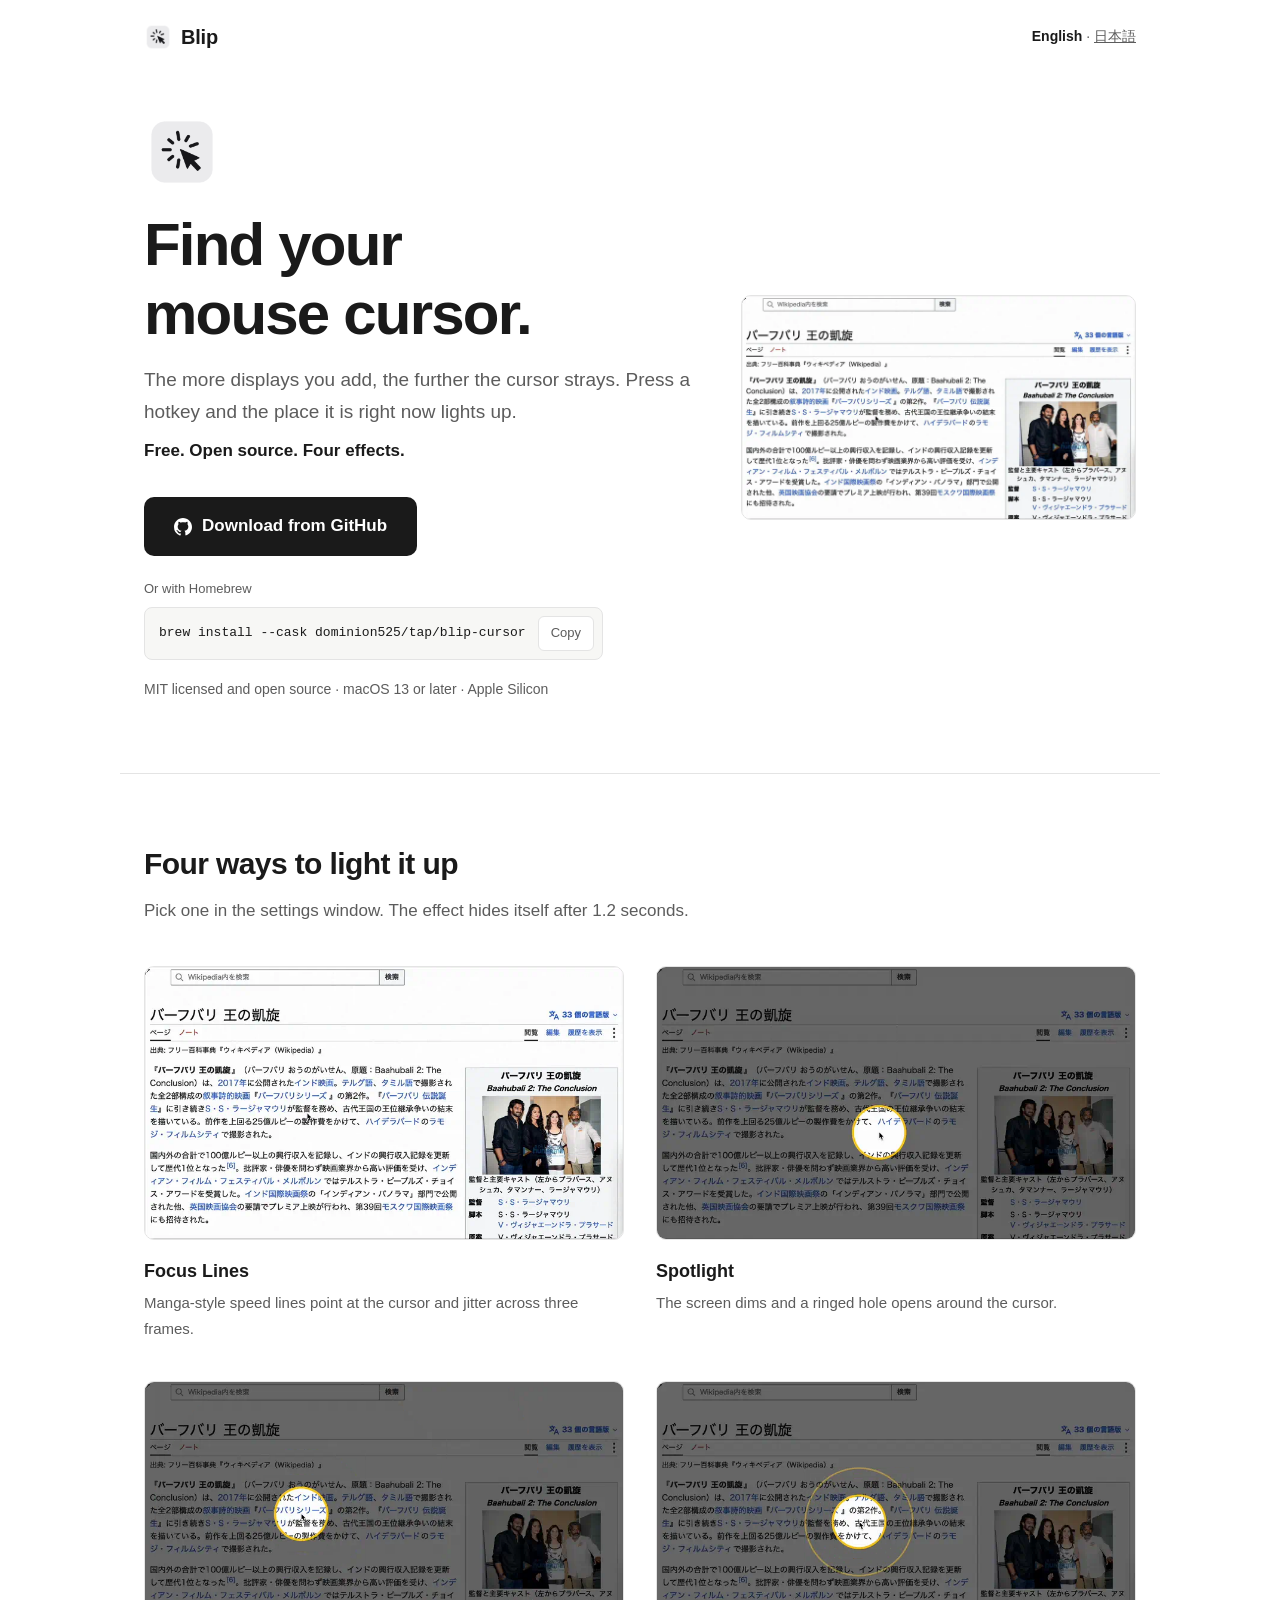
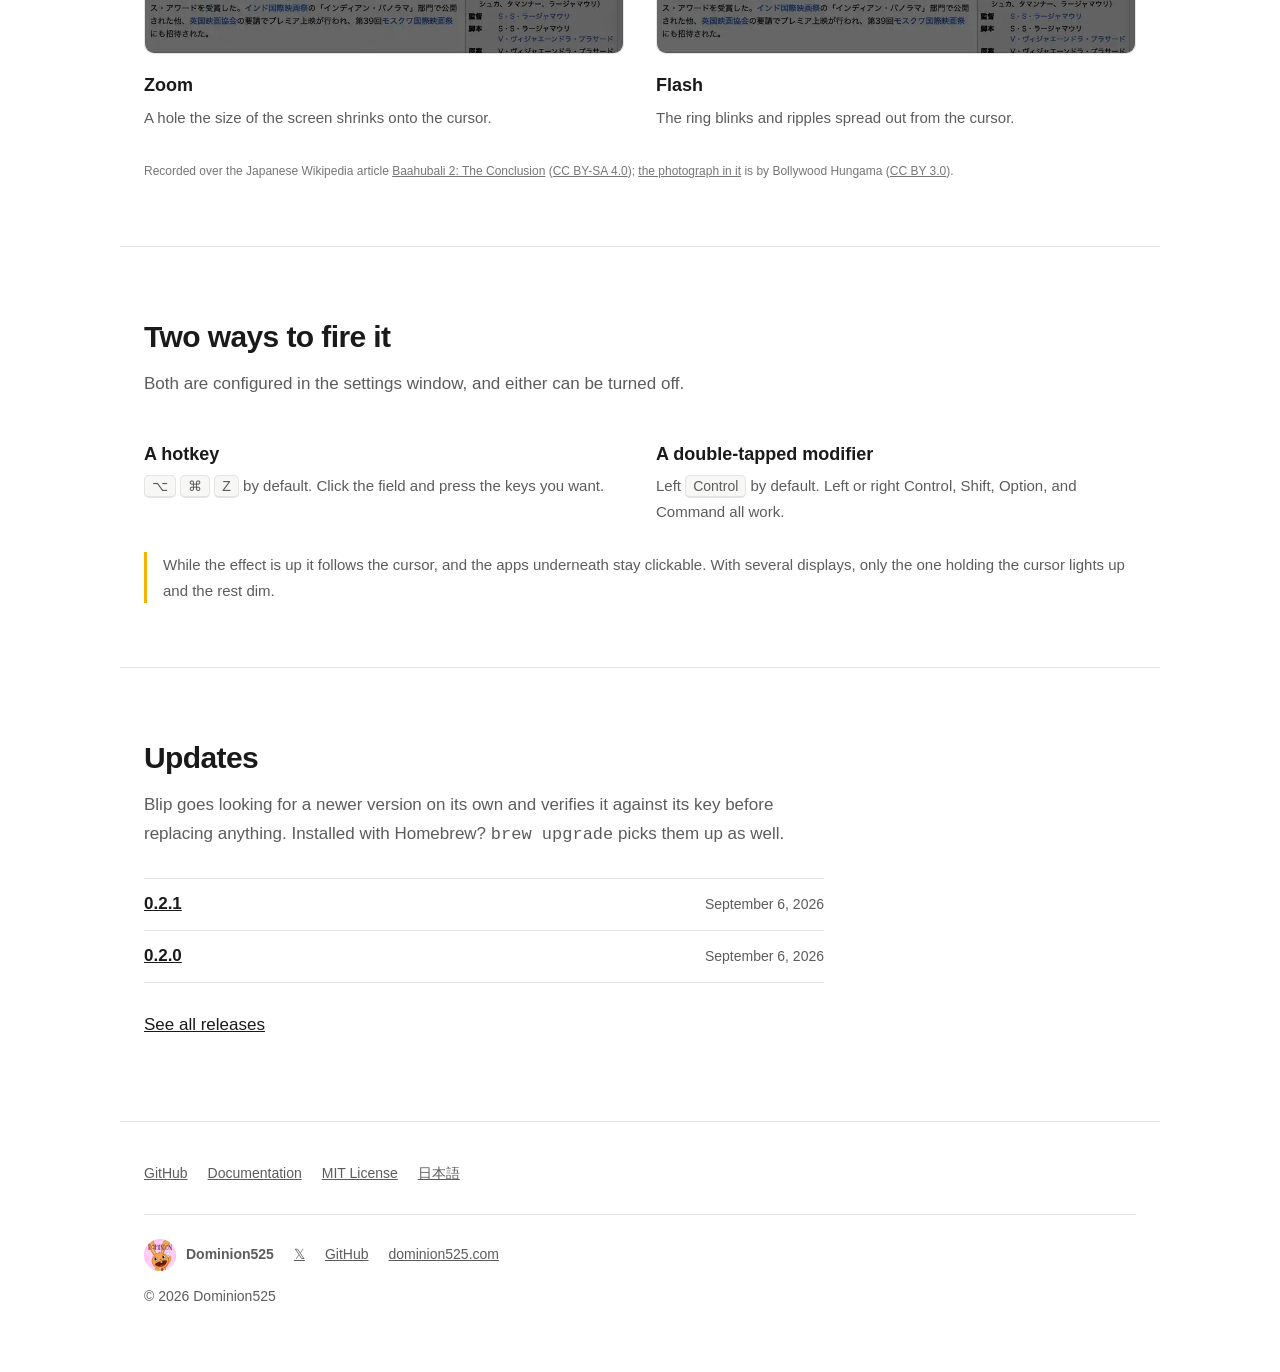
==== index.html @ 57c96139 "Say where the download button goes before it is pressed - Name GitHub in the button itself, since th" ====
<!doctype html>
<html lang="en">
  <head>
    <meta charset="utf-8" />
    <meta name="viewport" content="width=device-width, initial-scale=1" />
    <title>Blip — Find your mouse cursor</title>
    <meta
      name="description"
      content="A menu bar utility for macOS that highlights the cursor when you lose it on a multi-display setup. Free and open source."
    />
    <link rel="canonical" href="https://blip.dominion525.com/" />
    <link rel="alternate" hreflang="en" href="https://blip.dominion525.com/" />
    <link
      rel="alternate"
      hreflang="ja"
      href="https://blip.dominion525.com/ja/"
    />
    <link
      rel="alternate"
      hreflang="x-default"
      href="https://blip.dominion525.com/"
    />
    <link rel="icon" href="/assets/icon.png" />
    <link rel="stylesheet" href="/style.css" />
  </head>
  <body>
    <header class="site-header wrap">
      <a class="site-name" href="/">
        <img src="/assets/icon.png" width="512" height="512" alt="" />
        Blip
      </a>
      <nav class="lang">
        <span aria-current="page">English</span> ·
        <a href="/ja/" hreflang="ja">日本語</a>
      </nav>
    </header>

    <main>
      <div class="hero wrap">
        <div class="hero-text">
          <img
            class="hero-icon"
            src="/assets/icon.png"
            width="512"
            height="512"
            alt="The Blip icon"
          />
          <h1>Find your mouse cursor.</h1>
          <p class="lead">
            The more displays you add, the further the cursor strays. Press a
            hotkey and the place it is right now lights up.
          </p>
          <p class="stance">Free. Open source. Four effects.</p>

          <div class="install">
            <a
              class="download"
              href="https://github.com/dominion525/blip/releases/latest"
            >
              <svg viewBox="0 0 16 16" aria-hidden="true" fill="currentColor">
                <path
                  d="M6.766 11.328c-2.063-.25-3.516-1.734-3.516-3.656 0-.781.281-1.625.75-2.188-.203-.515-.172-1.609.063-2.062.625-.078 1.468.25 1.968.703.594-.187 1.219-.281 1.985-.281.765 0 1.39.094 1.953.265.484-.437 1.344-.765 1.969-.687.218.422.25 1.515.046 2.047.5.593.766 1.39.766 2.203 0 1.922-1.453 3.375-3.547 3.64.531.344.89 1.094.89 1.954v1.625c0 .468.391.734.86.547C13.781 14.359 16 11.53 16 8.03 16 3.61 12.406 0 7.984 0 3.563 0 0 3.61 0 8.031a7.88 7.88 0 0 0 5.172 7.422c.422.156.828-.125.828-.547v-1.25c-.219.094-.5.156-.75.156-1.031 0-1.64-.562-2.078-1.609-.172-.422-.36-.672-.719-.719-.187-.015-.25-.093-.25-.187 0-.188.313-.328.625-.328.453 0 .844.281 1.25.86.313.452.64.655 1.031.655s.641-.14 1-.5c.266-.265.47-.5.657-.656"
                />
              </svg>
              Download from GitHub
            </a>
            <div class="brew">
              <span class="brew-label">Or with Homebrew</span>
              <div class="cmd">
                <code id="brew-command"
                  >brew install --cask dominion525/tap/blip-cursor</code
                >
                <button
                  class="copy"
                  type="button"
                  data-copy="#brew-command"
                  data-copied="Copied"
                >
                  Copy
                </button>
              </div>
            </div>
          </div>

          <p class="meta">
            MIT licensed and open source · macOS 13 or later · Apple Silicon
          </p>
        </div>

        <img
          class="shot"
          src="/assets/blip-focus-lines.webp"
          width="800"
          height="454"
          alt="Speed lines converge on the mouse cursor over a web page"
        />
      </div>

      <section class="wrap">
        <h2>Four ways to light it up</h2>
        <p class="sub">
          Pick one in the settings window. The effect hides itself after 1.2
          seconds.
        </p>

        <ul class="effects">
          <li>
            <img
              class="shot"
              src="/assets/blip-focus-lines.webp"
              width="800"
              height="454"
              loading="lazy"
              alt="Speed lines converge on the cursor"
            />
            <h3>Focus Lines</h3>
            <p>
              Manga-style speed lines point at the cursor and jitter across
              three frames.
            </p>
          </li>
          <li>
            <img
              class="shot"
              src="/assets/blip-spotlight.webp"
              width="800"
              height="454"
              loading="lazy"
              alt="The screen dims and a ringed hole opens around the cursor"
            />
            <h3>Spotlight</h3>
            <p>The screen dims and a ringed hole opens around the cursor.</p>
          </li>
          <li>
            <img
              class="shot"
              src="/assets/blip-zoom.webp"
              width="800"
              height="454"
              loading="lazy"
              alt="A hole the size of the screen shrinks onto the cursor"
            />
            <h3>Zoom</h3>
            <p>A hole the size of the screen shrinks onto the cursor.</p>
          </li>
          <li>
            <img
              class="shot"
              src="/assets/blip-flash.webp"
              width="800"
              height="454"
              loading="lazy"
              alt="A ring blinks and ripples spread out from the cursor"
            />
            <h3>Flash</h3>
            <p>The ring blinks and ripples spread out from the cursor.</p>
          </li>
        </ul>

        <p class="credit">
          Recorded over the Japanese Wikipedia article
          <a href="https://ja.wikipedia.org/wiki/バーフバリ_王の凱旋"
            >Baahubali 2: The Conclusion</a
          >
          (<a href="https://creativecommons.org/licenses/by-sa/4.0/"
            >CC BY-SA 4.0</a
          >);
          <a
            href="https://commons.wikimedia.org/wiki/File:First_look_launch_of_Baahubali_2.jpg"
            >the photograph in it</a
          >
          is by Bollywood Hungama (<a
            href="https://creativecommons.org/licenses/by/3.0/"
            >CC BY 3.0</a
          >).
        </p>
      </section>

      <section class="wrap">
        <h2>Two ways to fire it</h2>
        <p class="sub">
          Both are configured in the settings window, and either can be turned
          off.
        </p>

        <ul class="triggers">
          <li>
            <h3>A hotkey</h3>
            <p>
              <kbd>⌥</kbd> <kbd>⌘</kbd> <kbd>Z</kbd> by default. Click the field
              and press the keys you want.
            </p>
          </li>
          <li>
            <h3>A double-tapped modifier</h3>
            <p>
              Left <kbd>Control</kbd> by default. Left or right Control, Shift,
              Option, and Command all work.
            </p>
          </li>
        </ul>

        <p class="note">
          While the effect is up it follows the cursor, and the apps underneath
          stay clickable. With several displays, only the one holding the cursor
          lights up and the rest dim.
        </p>
      </section>

      <section class="wrap updates">
        <h2>Updates</h2>
        <p>
          Blip goes looking for a newer version on its own and verifies it
          against its key before replacing anything. Installed with Homebrew?
          <code>brew upgrade</code> picks them up as well.
        </p>

        <ol class="releases" data-releases="5" hidden></ol>

        <p>
          <a href="https://github.com/dominion525/blip/releases"
            >See all releases</a
          >
        </p>
      </section>
    </main>

    <footer class="site-footer wrap">
      <ul class="footer-links">
        <li><a href="https://github.com/dominion525/blip">GitHub</a></li>
        <li>
          <a href="https://github.com/dominion525/blip/blob/main/README.md"
            >Documentation</a
          >
        </li>
        <li>
          <a href="https://github.com/dominion525/blip/blob/main/LICENSE"
            >MIT License</a
          >
        </li>
        <li><a href="/ja/" hreflang="ja">日本語</a></li>
      </ul>

      <div class="author">
        <a class="author-name" href="https://dominion525.com/">
          <img src="/assets/avatar.png" width="96" height="96" alt="" />
          Dominion525
        </a>
        <ul class="author-links">
          <li>
            <a href="https://x.com/dominion525" aria-label="X">𝕏</a>
          </li>
          <li><a href="https://github.com/dominion525">GitHub</a></li>
          <li><a href="https://dominion525.com/">dominion525.com</a></li>
        </ul>
      </div>

      <p class="copyright">© 2026 Dominion525</p>
    </footer>

    <script src="/site.js" defer></script>

    <script
      data-goatcounter="https://blip.goatcounter.com/count"
      async
      src="//gc.zgo.at/count.js"
    ></script>
  </body>
</html>
---- style.css ----
:root {
  color-scheme: light dark;
  --ink: #1a1a1a;
  --ink-strong: #000000;
  --ink-soft: #5c5c5c;
  --ink-faint: #767676;
  --line: #e4e4e4;
  --bg: #ffffff;
  --bg-soft: #f7f7f5;
  --accent: #f5b301;
  --radius: 10px;
  --page: 1040px;
}

/* The release notes Sparkle shows already carry these colors, so the two pages match. */
@media (prefers-color-scheme: dark) {
  :root {
    --ink: #f5f5f7;
    --ink-strong: #ffffff;
    --ink-soft: #a1a1a6;
    --ink-faint: #8e8e93;
    --line: #38383a;
    --bg: #1d1d1f;
    --bg-soft: #2c2c2e;
  }
}

* { box-sizing: border-box; }

body {
  margin: 0;
  background: var(--bg);
  color: var(--ink);
  font-family: -apple-system, BlinkMacSystemFont, "Segoe UI", "Hiragino Sans",
    "Noto Sans JP", sans-serif;
  font-size: 17px;
  line-height: 1.7;
  -webkit-font-smoothing: antialiased;
}

a { color: var(--ink); }

.wrap {
  max-width: var(--page);
  margin: 0 auto;
  padding-left: 24px;
  padding-right: 24px;
}

/* header */

.site-header {
  display: flex;
  align-items: center;
  justify-content: space-between;
  /* Not the padding shorthand: .wrap sets the sides, and this would reset them to zero. */
  padding-block: 20px;
}

.site-name {
  display: flex;
  align-items: center;
  gap: 9px;
  font-size: 20px;
  font-weight: 700;
  letter-spacing: -0.01em;
  text-decoration: none;
}

.site-name img {
  width: 28px;
  height: 28px;
}

.hero-icon {
  display: block;
  width: 76px;
  height: 76px;
  margin-bottom: 20px;
}

.lang {
  font-size: 14px;
  color: var(--ink-soft);
}

.lang a { color: var(--ink-soft); }

.lang [aria-current] {
  color: var(--ink);
  font-weight: 600;
  text-decoration: none;
}

/* hero */

.hero {
  display: grid;
  grid-template-columns: minmax(0, 1.25fr) minmax(0, 0.9fr);
  align-items: center;
  gap: 48px;
  padding-top: 40px;
  padding-bottom: 72px;
}

.hero h1 {
  margin: 0 0 16px;
  font-size: clamp(38px, 6vw, 60px);
  line-height: 1.15;
  letter-spacing: -0.03em;
  text-wrap: balance;
}

:lang(ja) .hero h1 {
  font-size: clamp(28px, 3.6vw, 40px);
  line-height: 1.35;
  letter-spacing: -0.02em;
}

.hero .lead {
  margin: 0 0 8px;
  max-width: 34em;
  font-size: 19px;
  color: var(--ink-soft);
}

.hero .stance {
  margin: 0 0 32px;
  font-weight: 600;
}

.shot {
  display: block;
  width: 100%;
  max-width: 800px;
  height: auto;
  border: 1px solid var(--line);
  border-radius: var(--radius);
}

.hero .shot { max-width: 100%; }

/* install */

.download {
  display: inline-flex;
  align-items: center;
  gap: 10px;
  padding: 15px 30px;
  font-size: 17px;
  font-weight: 600;
  color: var(--bg);
  background: var(--ink);
  border-radius: var(--radius);
  text-decoration: none;
}

.download svg {
  flex: none;
  width: 18px;
  height: 18px;
}

.download:hover { background: var(--ink-strong); }

.brew { margin-top: 22px; }

.brew-label {
  display: block;
  margin-bottom: 7px;
  font-size: 13px;
  color: var(--ink-soft);
}

.cmd {
  display: inline-flex;
  align-items: center;
  gap: 12px;
  max-width: 100%;
  padding: 8px 8px 8px 14px;
  background: var(--bg-soft);
  border: 1px solid var(--line);
  border-radius: 8px;
}

.cmd code {
  min-width: 0;
  font-family: ui-monospace, SFMono-Regular, Menlo, monospace;
  font-size: 13px;
  white-space: nowrap;
  overflow-x: auto;
}

.copy {
  flex: none;
  padding: 5px 12px;
  font: inherit;
  font-size: 13px;
  color: var(--ink-soft);
  background: var(--bg);
  border: 1px solid var(--line);
  border-radius: 6px;
  cursor: pointer;
}

.copy:hover { color: var(--ink); }

.meta {
  margin: 18px 0 0;
  font-size: 14px;
  color: var(--ink-soft);
}

/* sections */

section { padding: 64px 0; border-top: 1px solid var(--line); }

section h2 {
  margin: 0 0 8px;
  font-size: 30px;
  letter-spacing: -0.02em;
}

section .sub {
  margin: 0 0 40px;
  color: var(--ink-soft);
}

/* effects */

.effects {
  display: grid;
  grid-template-columns: repeat(2, 1fr);
  gap: 40px 32px;
  list-style: none;
  margin: 0;
  padding: 0;
}

.effects h3 {
  margin: 16px 0 4px;
  font-size: 18px;
}

.effects p {
  margin: 0;
  color: var(--ink-soft);
  font-size: 15px;
}

.credit {
  margin: 32px 0 0;
  font-size: 12px;
  line-height: 1.6;
  color: var(--ink-faint);
  /* Japanese wraps anywhere by default, which breaks words apart. */
  word-break: auto-phrase;
}

.credit a { color: var(--ink-faint); }

/* triggers */

.triggers {
  display: grid;
  grid-template-columns: repeat(2, 1fr);
  gap: 32px;
  list-style: none;
  margin: 0 0 28px;
  padding: 0;
}

.triggers h3 {
  margin: 0 0 4px;
  font-size: 18px;
}

.triggers p { margin: 0; color: var(--ink-soft); font-size: 15px; }

kbd {
  padding: 2px 7px;
  font-family: inherit;
  font-size: 14px;
  background: var(--bg-soft);
  border: 1px solid var(--line);
  border-bottom-width: 2px;
  border-radius: 5px;
}

.note {
  margin: 0;
  padding-left: 16px;
  border-left: 3px solid var(--accent);
  color: var(--ink-soft);
  font-size: 15px;
}

/* updates */

.updates p { max-width: 40em; color: var(--ink-soft); }
.updates p:first-of-type { margin-top: 0; }

.releases {
  margin: 28px 0;
  padding: 0;
  max-width: 40em;
  list-style: none;
  border-top: 1px solid var(--line);
}

.releases li {
  display: flex;
  align-items: baseline;
  justify-content: space-between;
  gap: 16px;
  padding: 11px 0;
  border-bottom: 1px solid var(--line);
}

.release-version { font-weight: 600; }

.releases time {
  flex: none;
  font-size: 14px;
  color: var(--ink-soft);
}

/* footer */

.site-footer {
  padding-block: 40px 64px;
  border-top: 1px solid var(--line);
  font-size: 14px;
  color: var(--ink-soft);
}

.site-footer a { color: var(--ink-soft); }

.site-footer ul {
  display: flex;
  flex-wrap: wrap;
  align-items: center;
  gap: 20px;
  list-style: none;
  margin: 0;
  padding: 0;
}

.author {
  display: flex;
  flex-wrap: wrap;
  align-items: center;
  gap: 12px 20px;
  margin-top: 28px;
  padding-top: 24px;
  border-top: 1px solid var(--line);
}

.author-name {
  display: flex;
  align-items: center;
  gap: 10px;
  font-weight: 600;
  color: var(--ink);
  text-decoration: none;
}

.author-name img {
  width: 32px;
  height: 32px;
  border-radius: 50%;
}

.author-links { font-size: 14px; }

.copyright { margin: 14px 0 0; }

@media (max-width: 720px) {
  body { font-size: 16px; }
  .hero {
    grid-template-columns: minmax(0, 1fr);
    gap: 32px;
    padding-top: 24px;
    padding-bottom: 56px;
  }
  section { padding: 48px 0; }
  .effects, .triggers { grid-template-columns: minmax(0, 1fr); }
  .cmd code { font-size: 13px; }
}
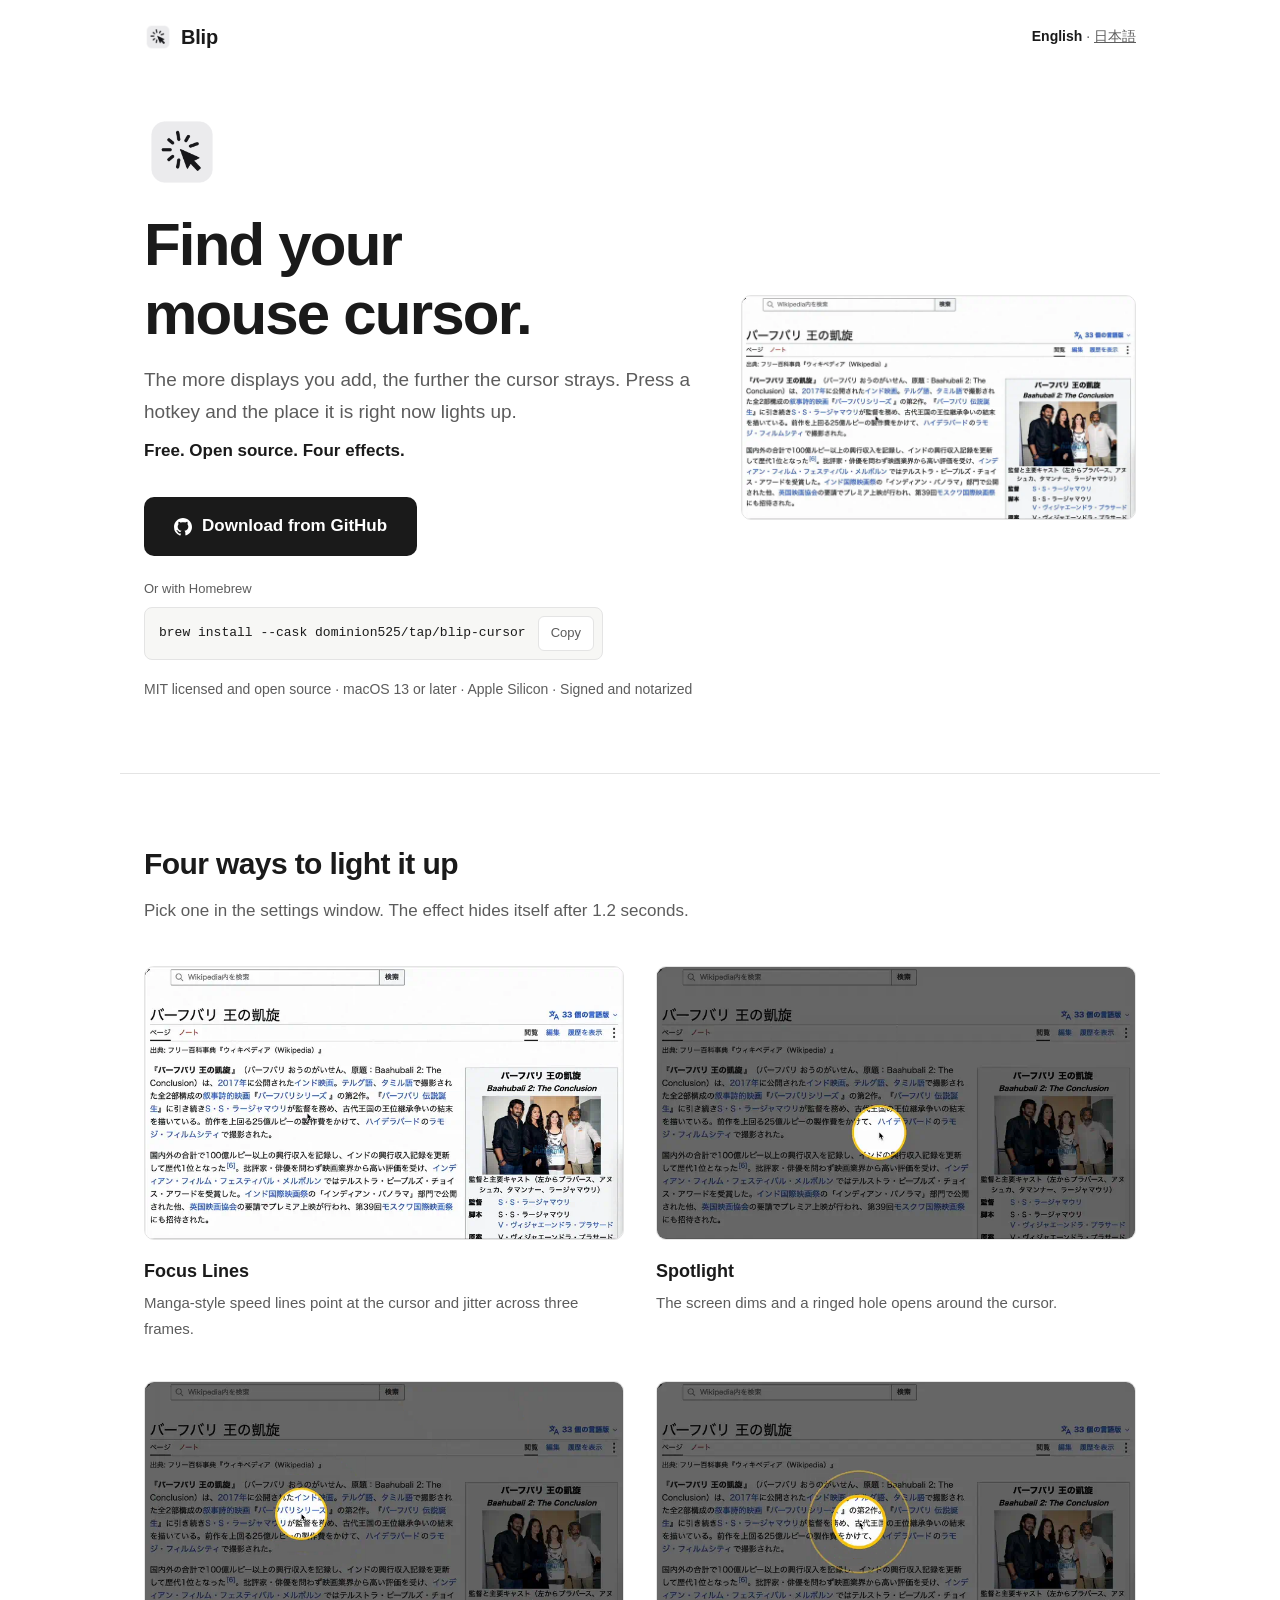
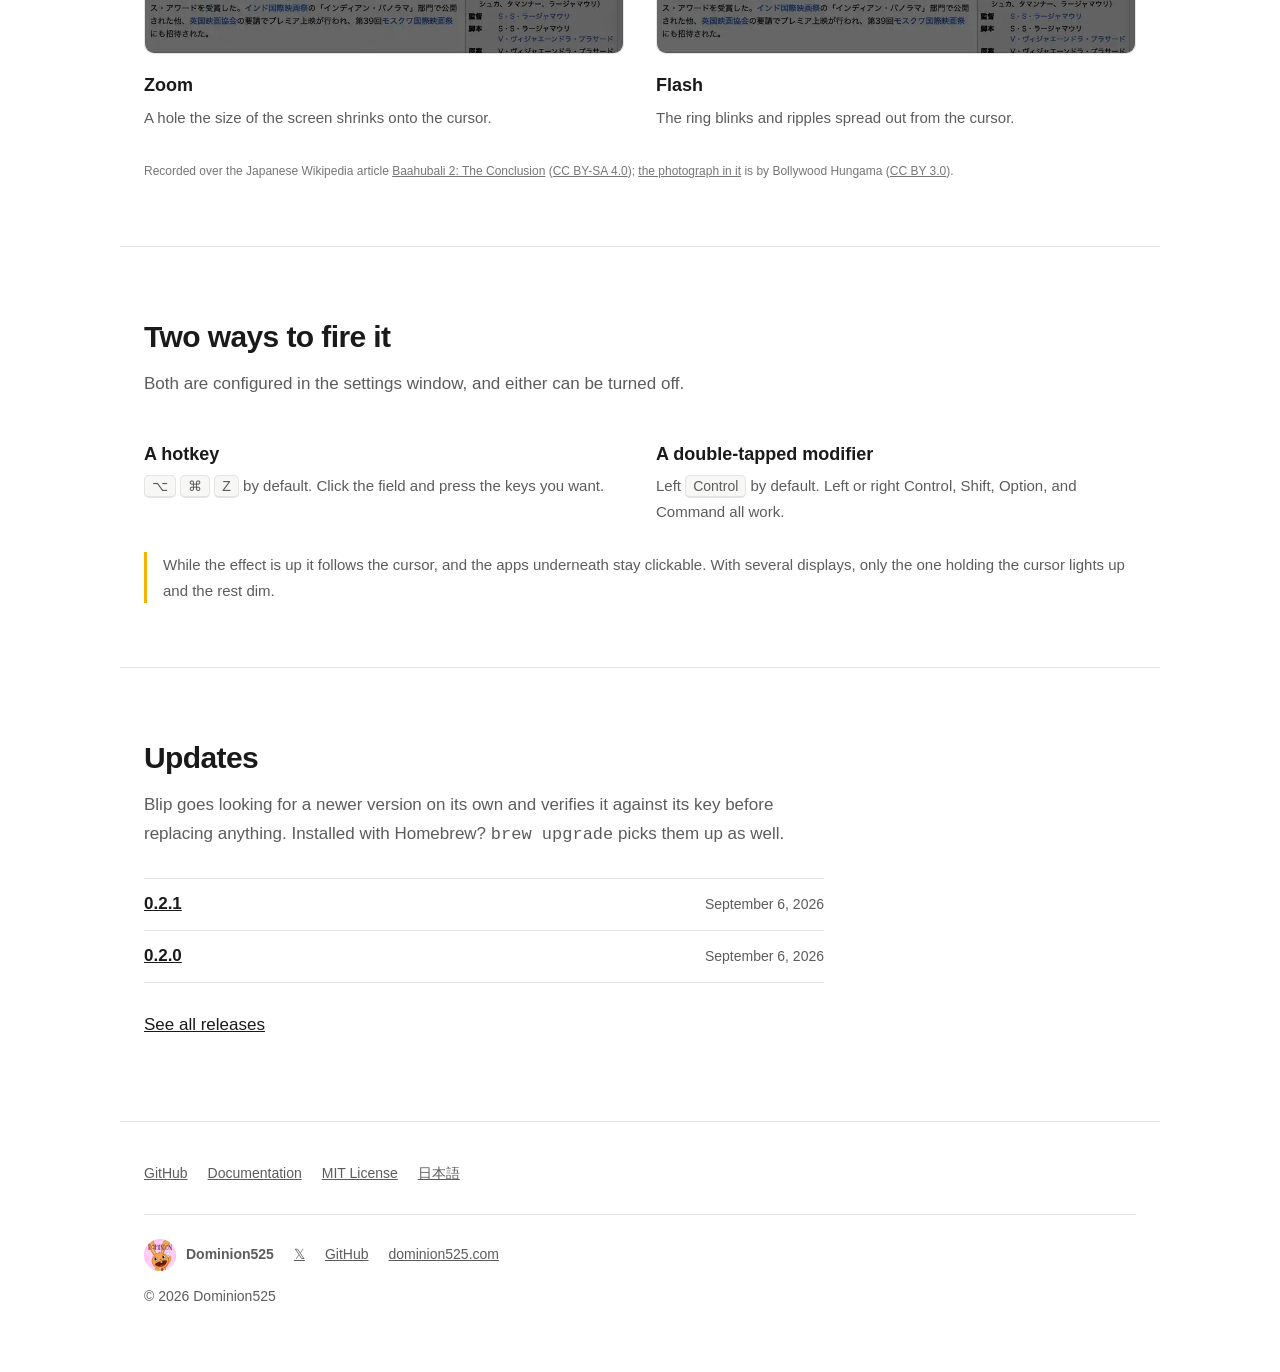
==== commit 02ebad49: "Answer the question a Mac asks about an app from outside the store - Add signed and notarized to the" ====
--- a/index.html
+++ b/index.html
@@ -83,7 +83,8 @@
           </div>
 
           <p class="meta">
-            MIT licensed and open source · macOS 13 or later · Apple Silicon
+            MIT licensed and open source · macOS 13 or later · Apple Silicon ·
+            Signed and notarized
           </p>
         </div>
 
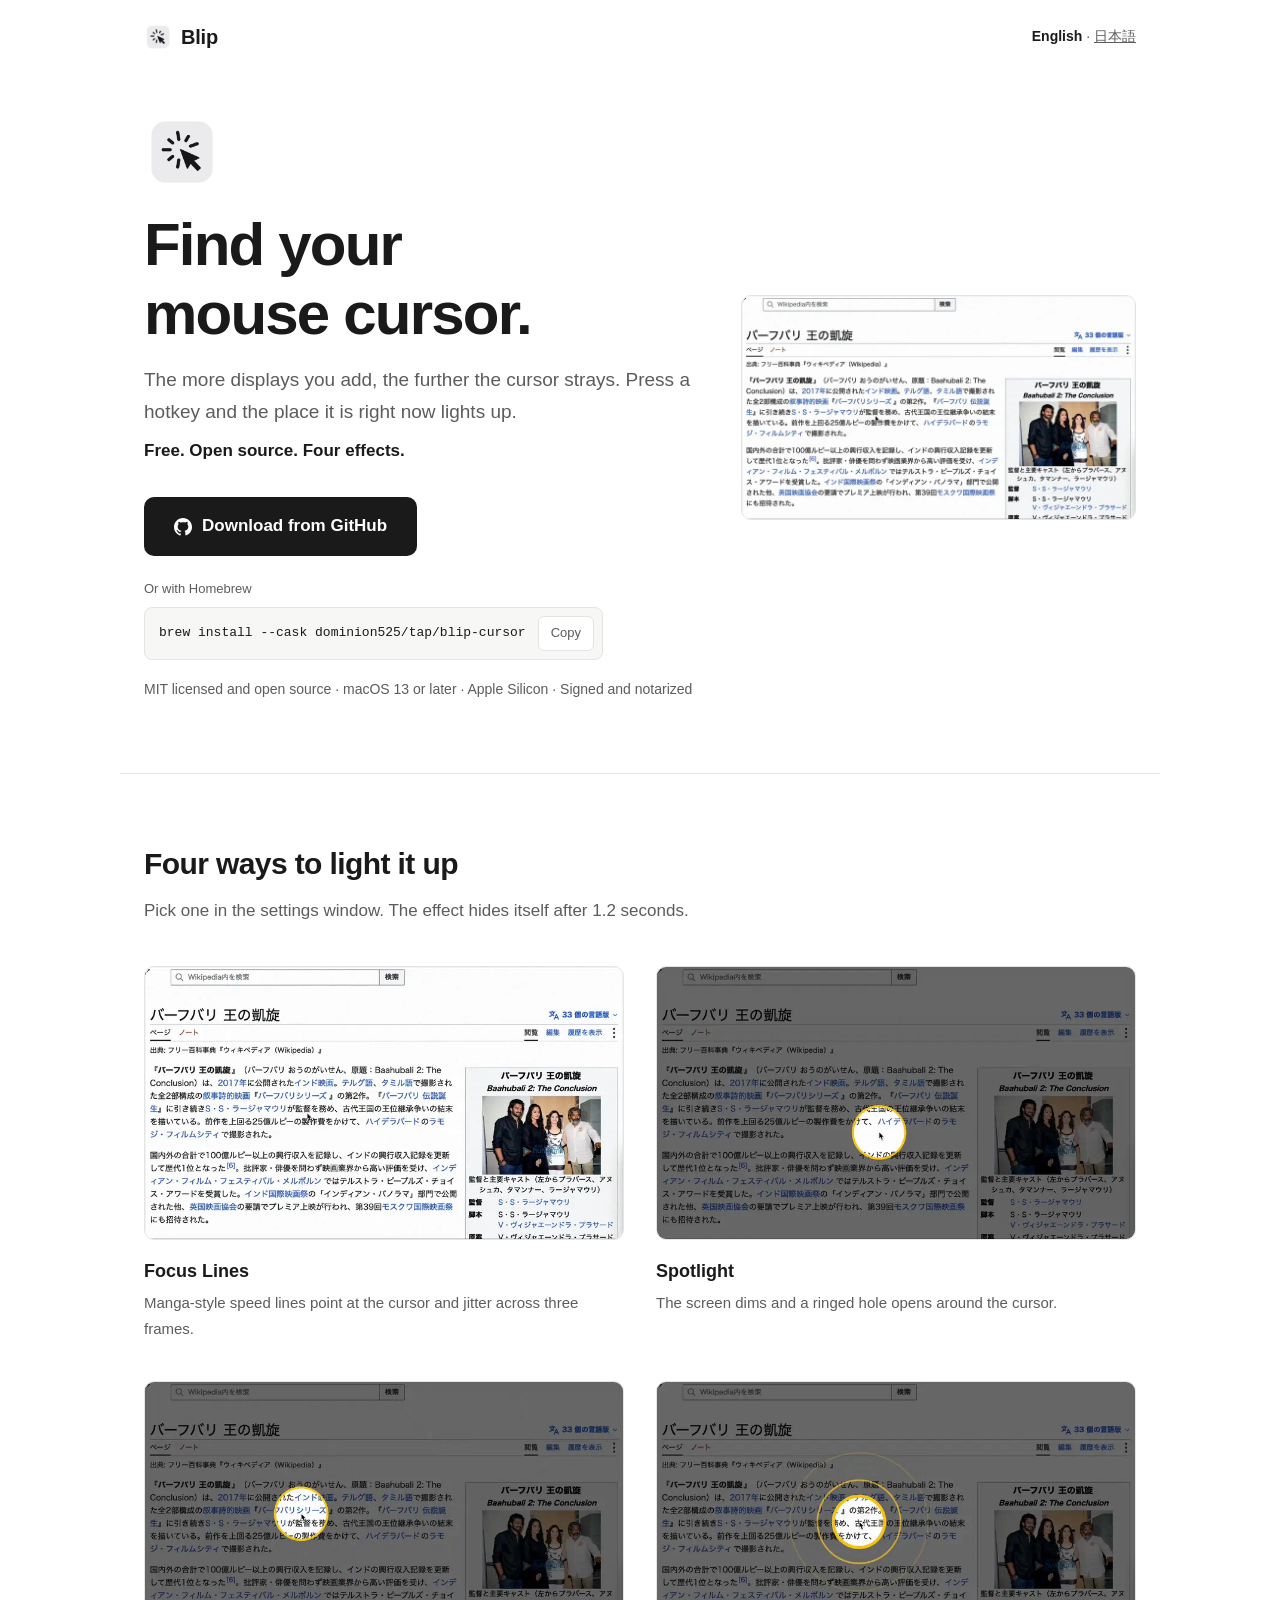
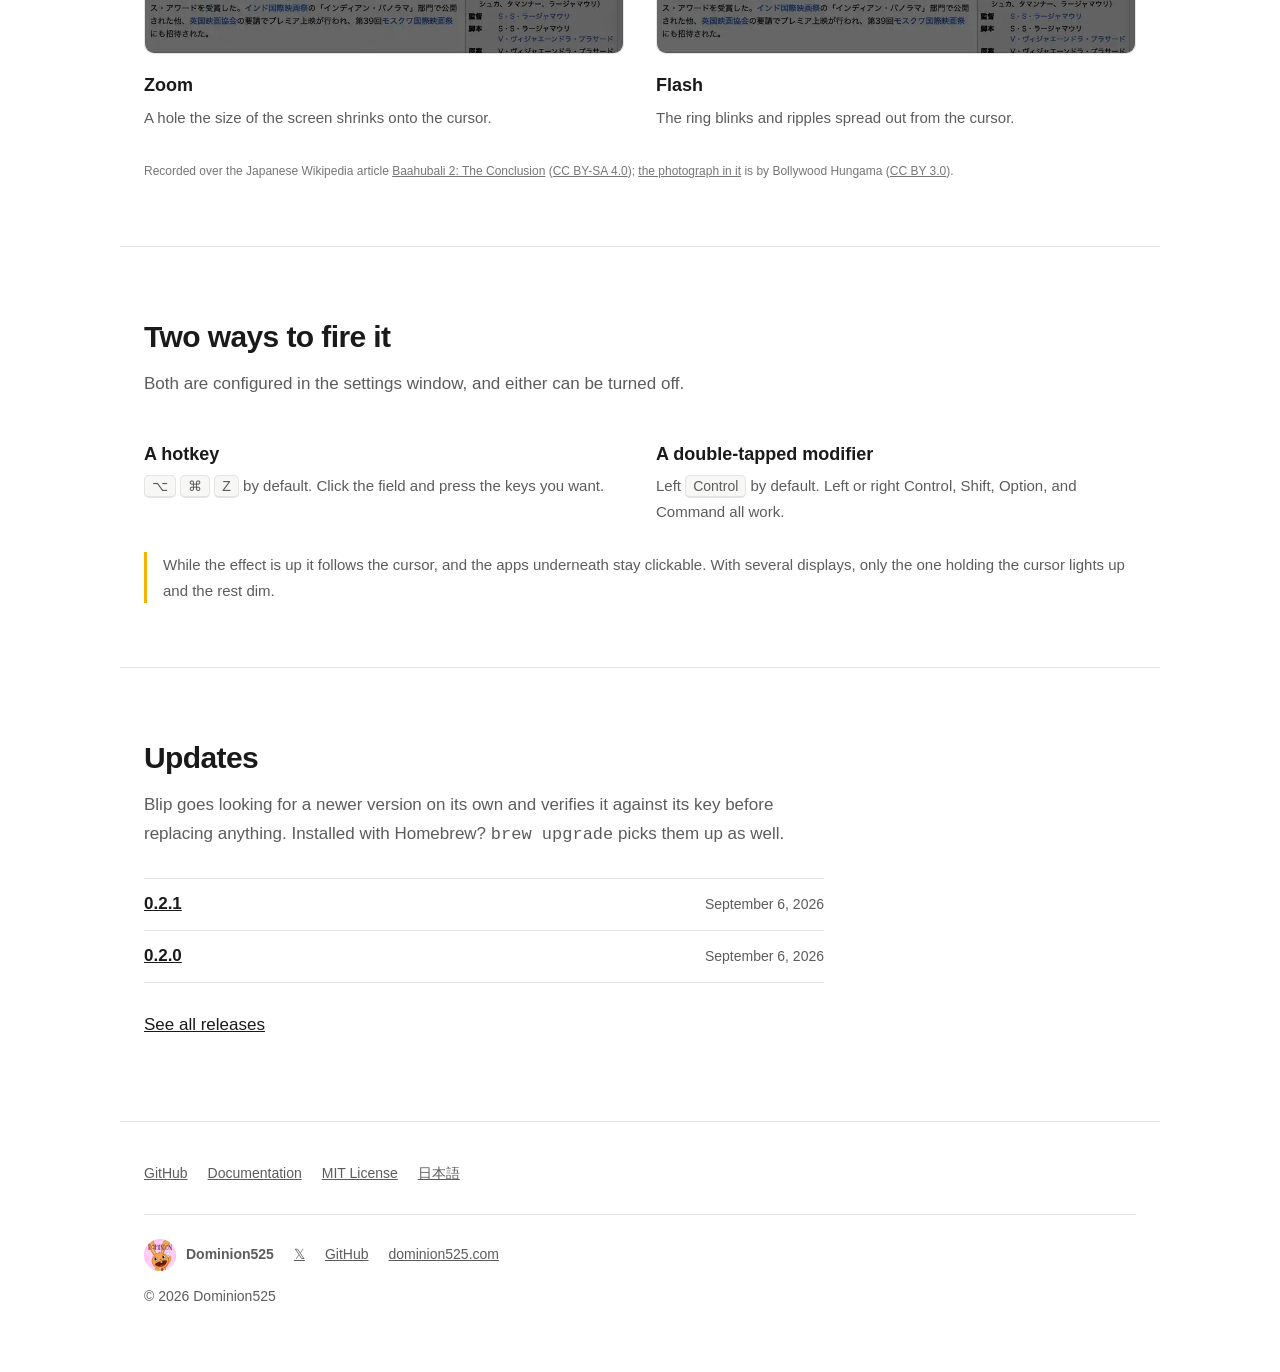
==== commit eefa6f6b: "Carry the page into the places it gets shared - Give each language an Open Graph card rendered at th" ====
--- a/index.html
+++ b/index.html
@@ -20,6 +20,28 @@
       hreflang="x-default"
       href="https://blip.dominion525.com/"
     />
+    <meta property="og:type" content="website" />
+    <meta property="og:site_name" content="Blip" />
+    <meta property="og:locale" content="en_US" />
+    <meta property="og:locale:alternate" content="ja_JP" />
+    <meta property="og:url" content="https://blip.dominion525.com/" />
+    <meta property="og:title" content="Blip — Find your mouse cursor" />
+    <meta
+      property="og:description"
+      content="A menu bar utility for macOS that highlights the cursor when you lose it on a multi-display setup. Free and open source."
+    />
+    <meta
+      property="og:image"
+      content="https://blip.dominion525.com/assets/ogp-en.png"
+    />
+    <meta property="og:image:width" content="2400" />
+    <meta property="og:image:height" content="1260" />
+    <meta
+      property="og:image:alt"
+      content="Blip — Find your mouse cursor. macOS, free, open source."
+    />
+    <meta name="twitter:card" content="summary_large_image" />
+    <meta name="twitter:site" content="@dominion525" />
     <link rel="icon" href="/assets/icon.png" />
     <link rel="stylesheet" href="/style.css" />
   </head>
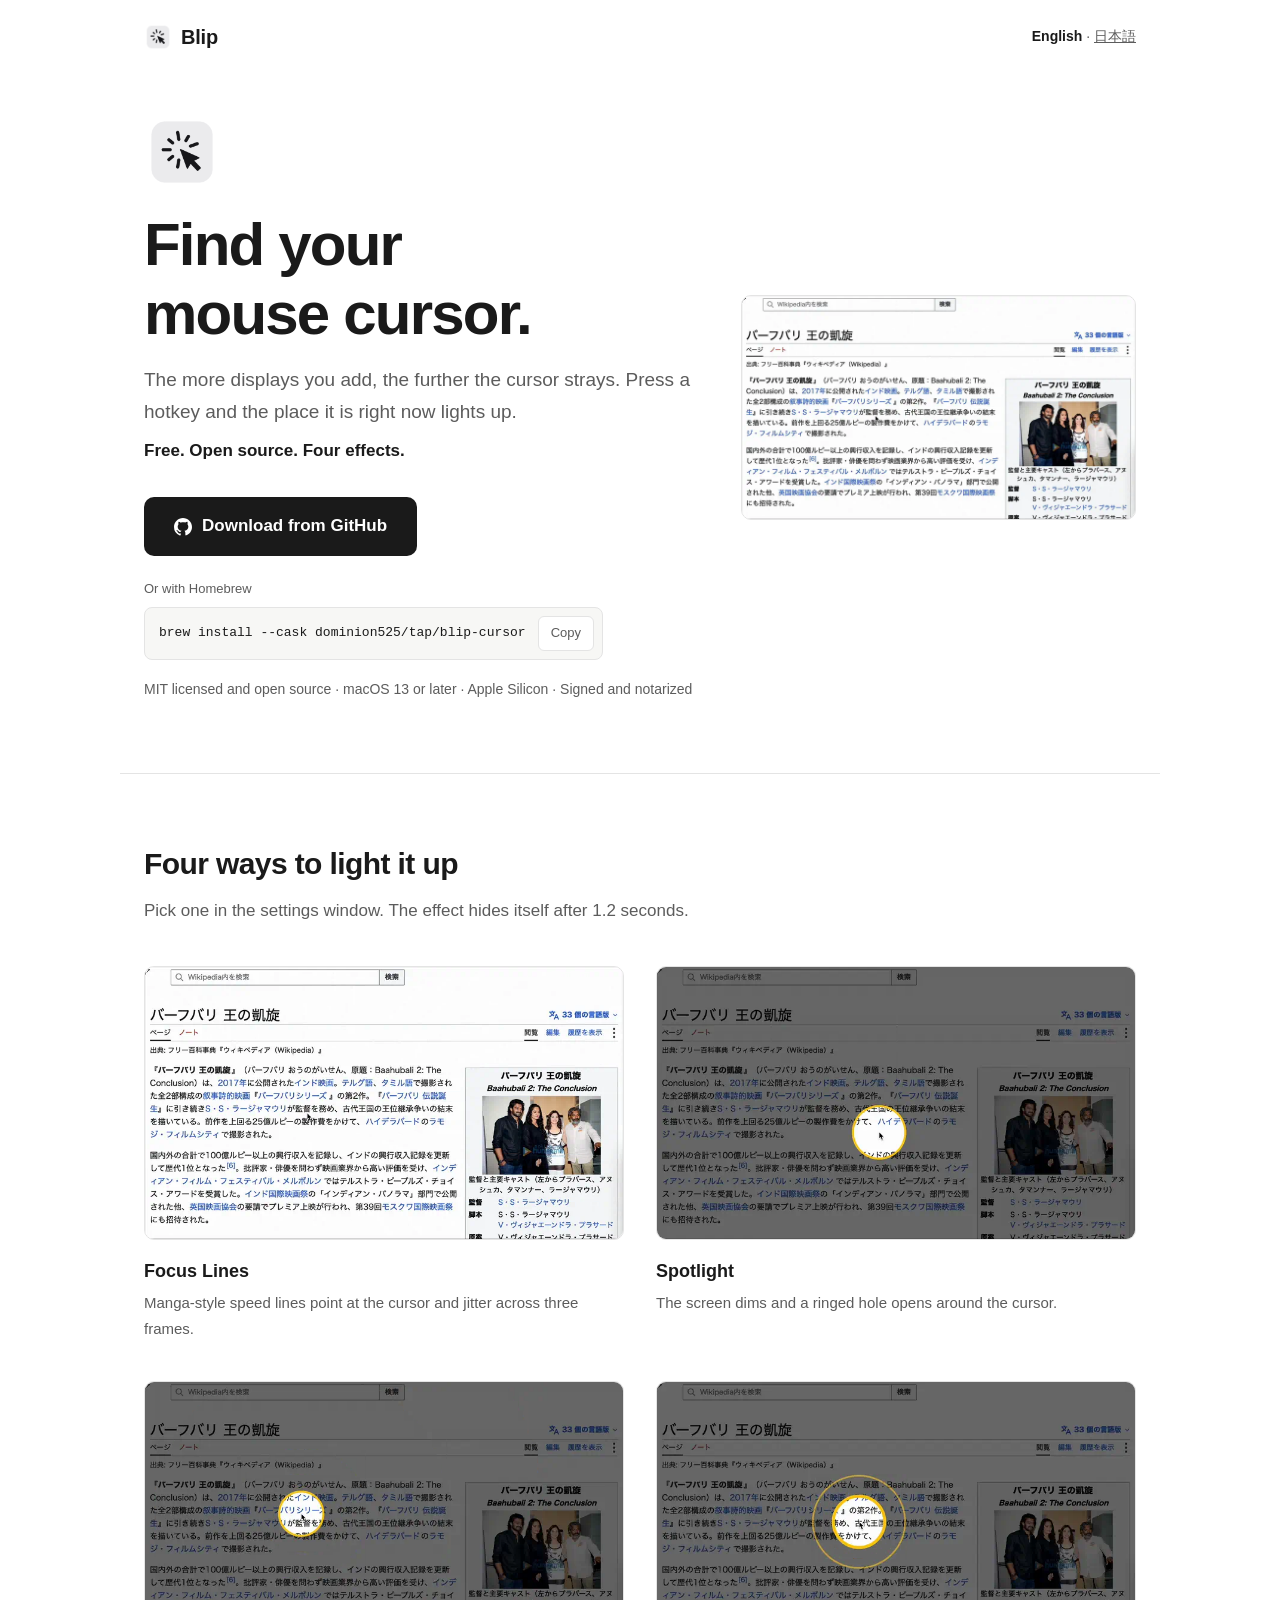
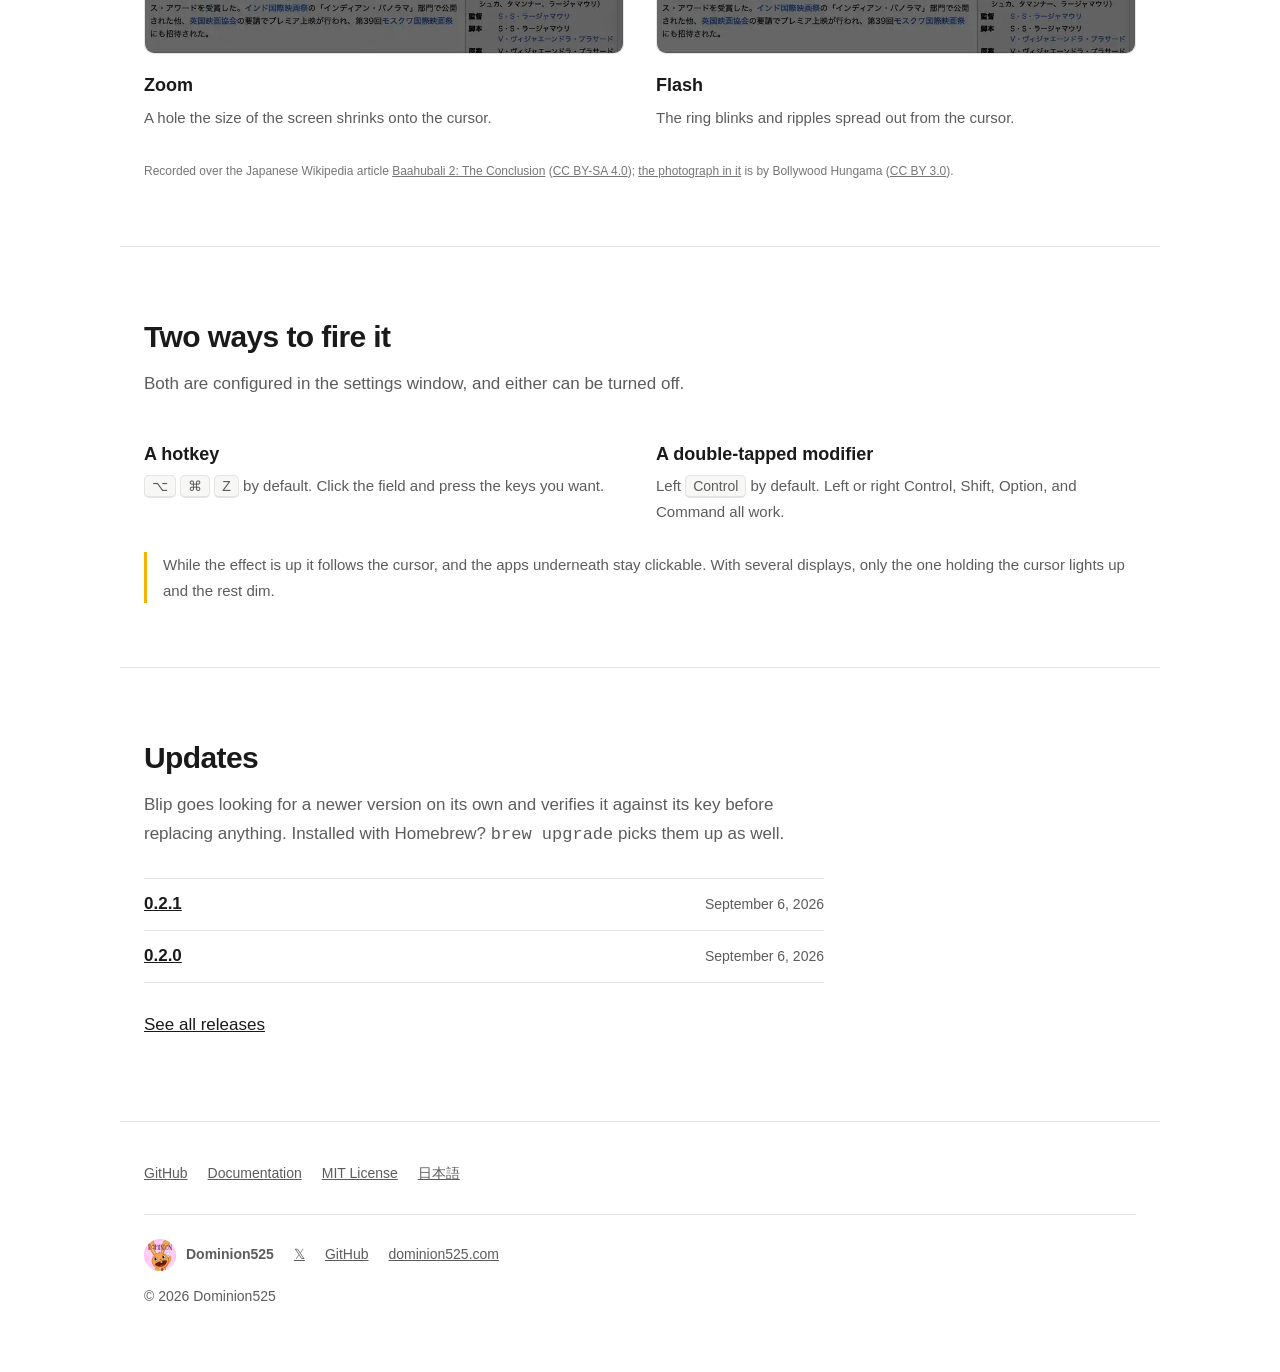
==== commit e2e5a858: "Hand the card and the dates over in the shape they are read in - Resize the Open Graph images to the" ====
--- a/index.html
+++ b/index.html
@@ -34,8 +34,8 @@
       property="og:image"
       content="https://blip.dominion525.com/assets/ogp-en.png"
     />
-    <meta property="og:image:width" content="2400" />
-    <meta property="og:image:height" content="1260" />
+    <meta property="og:image:width" content="1200" />
+    <meta property="og:image:height" content="630" />
     <meta
       property="og:image:alt"
       content="Blip — Find your mouse cursor. macOS, free, open source."
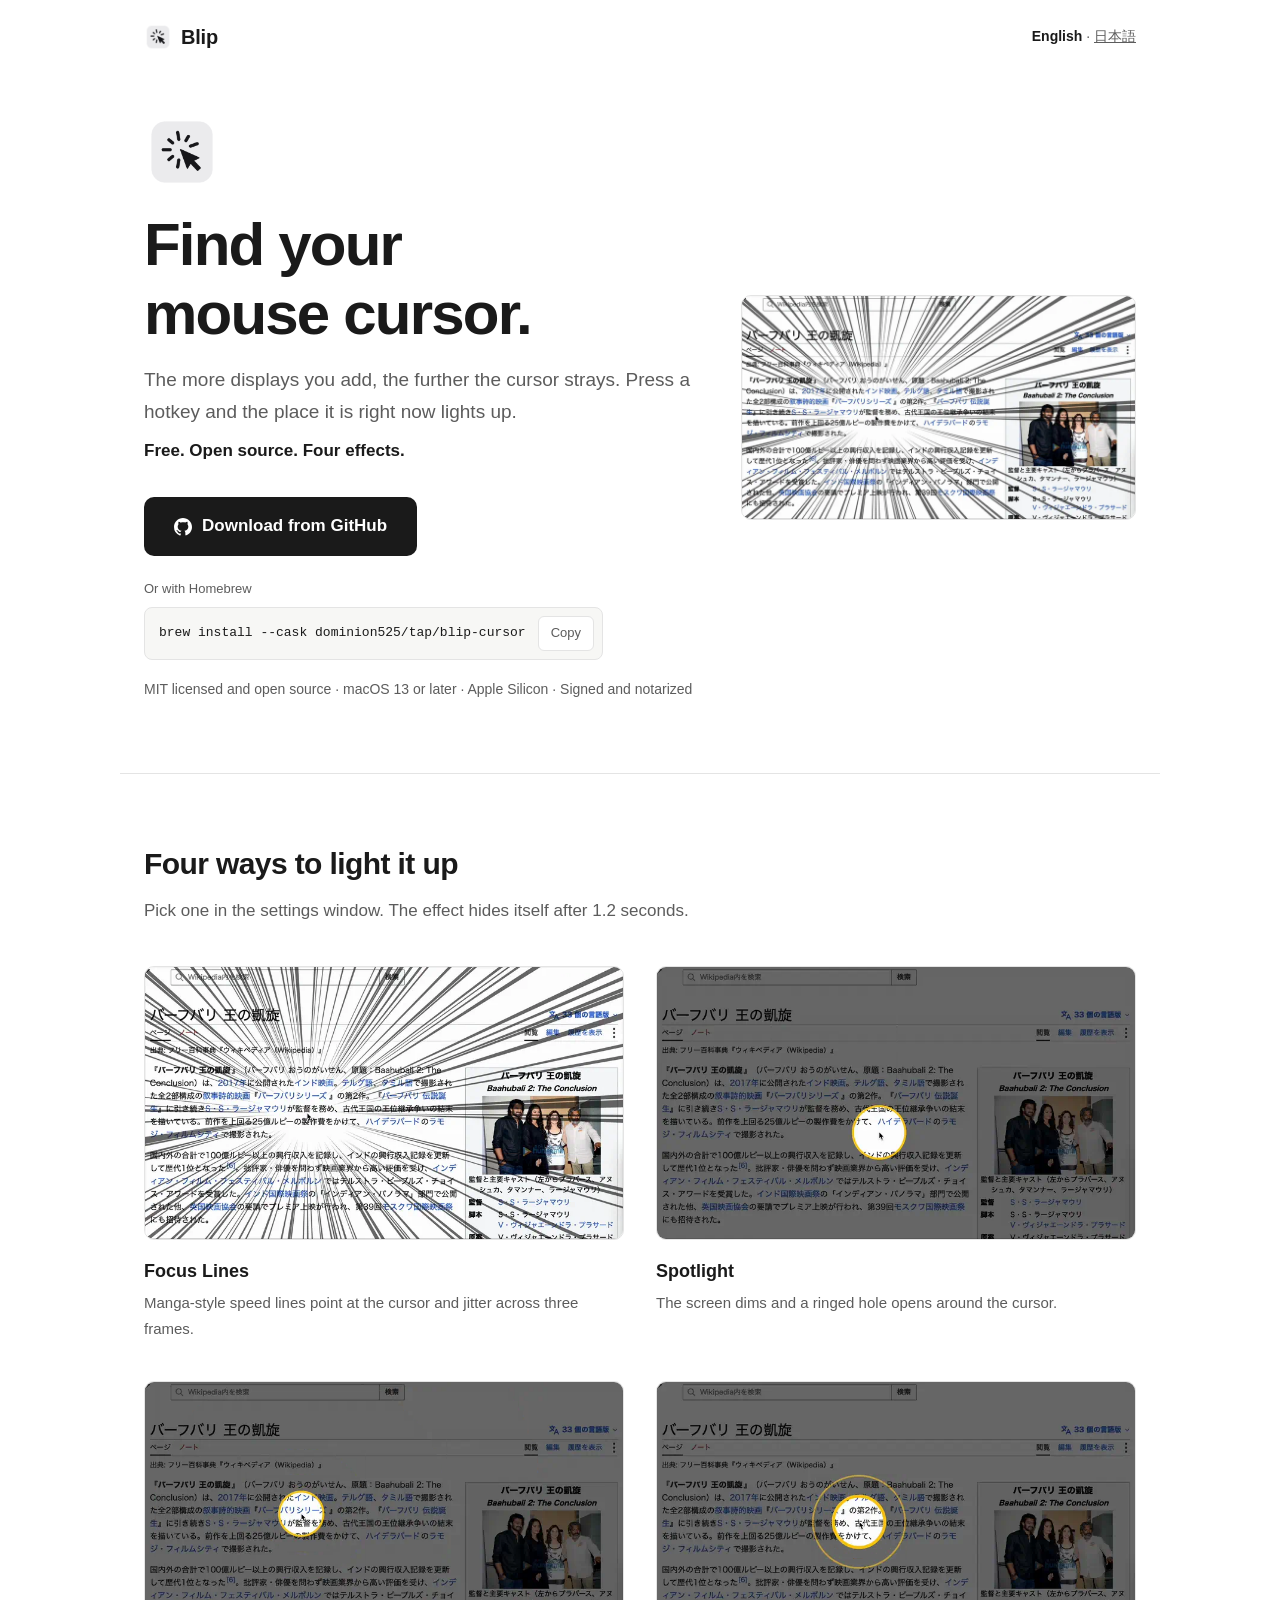
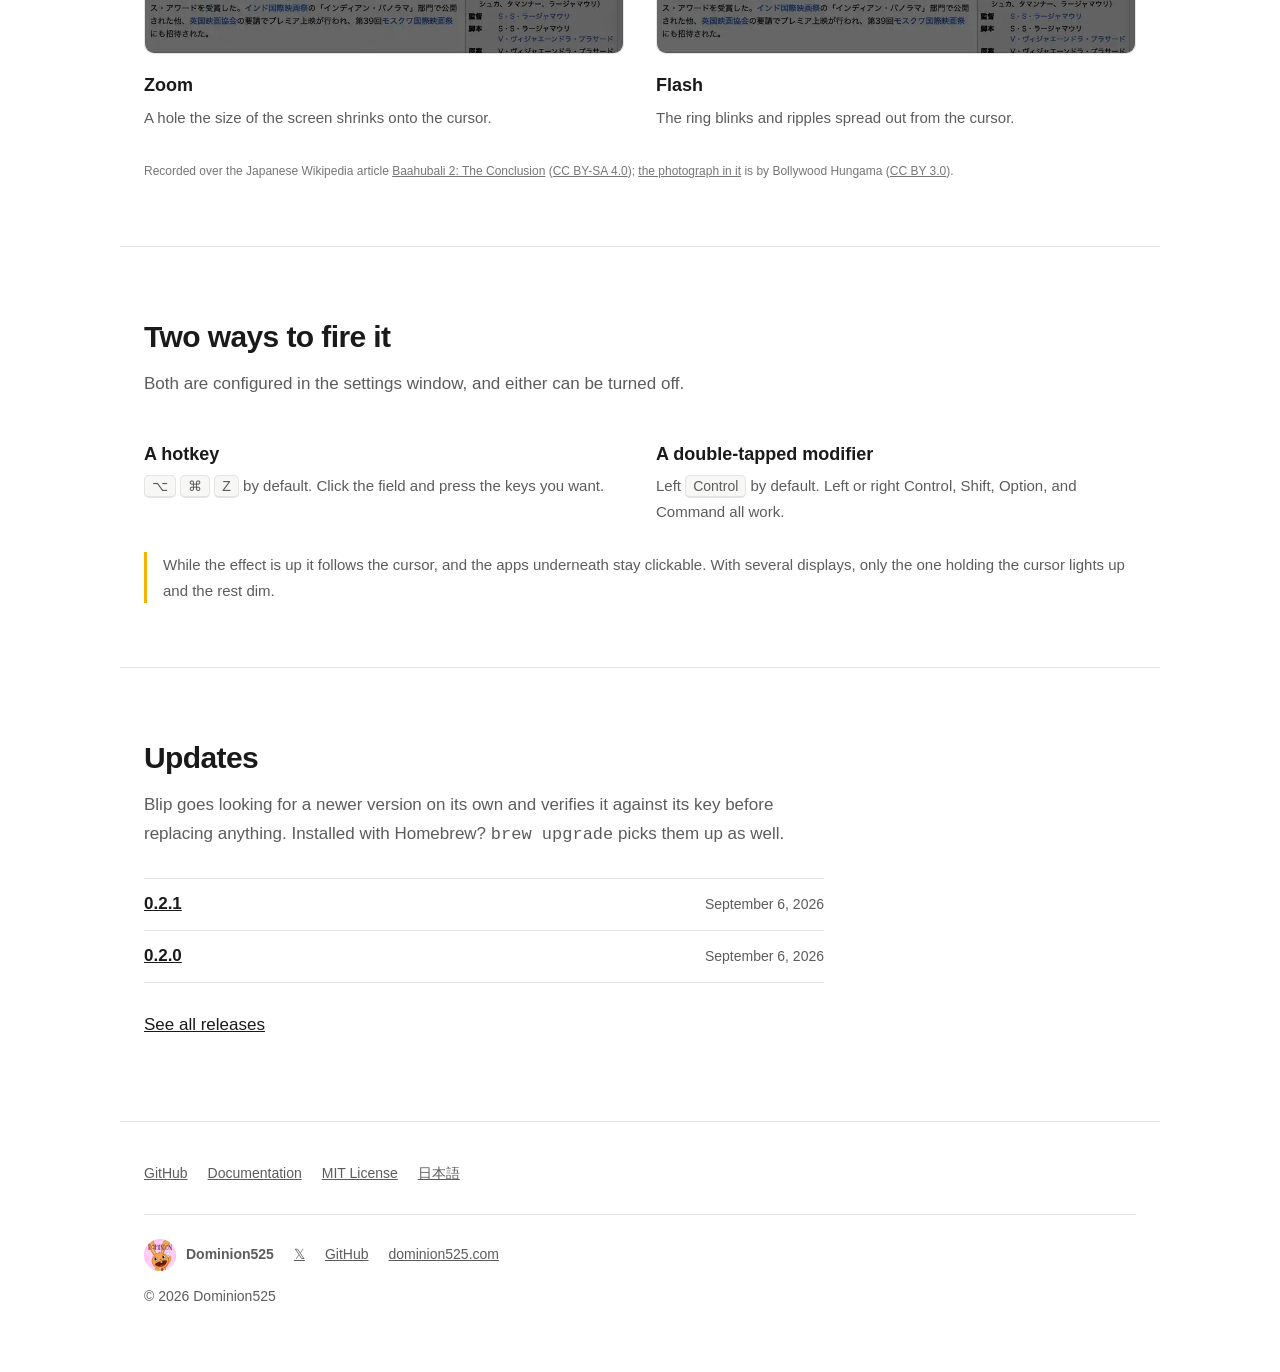
==== commit c510a916: "State what the page is about in a form a crawler can read - Add a SoftwareApplication description to" ====
--- a/index.html
+++ b/index.html
@@ -44,6 +44,34 @@
     <meta name="twitter:site" content="@dominion525" />
     <link rel="icon" href="/assets/icon.png" />
     <link rel="stylesheet" href="/style.css" />
+    <script type="application/ld+json">
+      {
+        "@context": "https://schema.org",
+        "@type": "SoftwareApplication",
+        "name": "Blip",
+        "description": "A menu bar utility for macOS that highlights the cursor when you lose it on a multi-display setup.",
+        "url": "https://blip.dominion525.com/",
+        "inLanguage": "en",
+        "applicationCategory": "UtilitiesApplication",
+        "operatingSystem": "macOS 13 or later",
+        "processorRequirements": "Apple Silicon",
+        "downloadUrl": "https://github.com/dominion525/blip/releases/latest",
+        "softwareHelp": "https://github.com/dominion525/blip/blob/main/README.md",
+        "image": "https://blip.dominion525.com/assets/ogp-en.png",
+        "isAccessibleForFree": true,
+        "license": "https://opensource.org/license/mit",
+        "offers": {
+          "@type": "Offer",
+          "price": "0",
+          "priceCurrency": "USD"
+        },
+        "author": {
+          "@type": "Person",
+          "name": "Dominion525",
+          "url": "https://dominion525.com/"
+        }
+      }
+    </script>
   </head>
   <body>
     <header class="site-header wrap">
--- a/style.css
+++ b/style.css
@@ -211,6 +211,24 @@
   color: var(--ink-soft);
 }
 
+/* not found */
+
+.notfound { padding: 80px 0 120px; }
+
+.notfound h1 {
+  margin: 0 0 12px;
+  font-size: clamp(56px, 9vw, 88px);
+  letter-spacing: -0.04em;
+}
+
+.notfound .lead {
+  margin: 0 0 4px;
+  font-size: 19px;
+  color: var(--ink-soft);
+}
+
+.notfound .lead + .lead { margin-bottom: 32px; }
+
 /* sections */
 
 section { padding: 64px 0; border-top: 1px solid var(--line); }
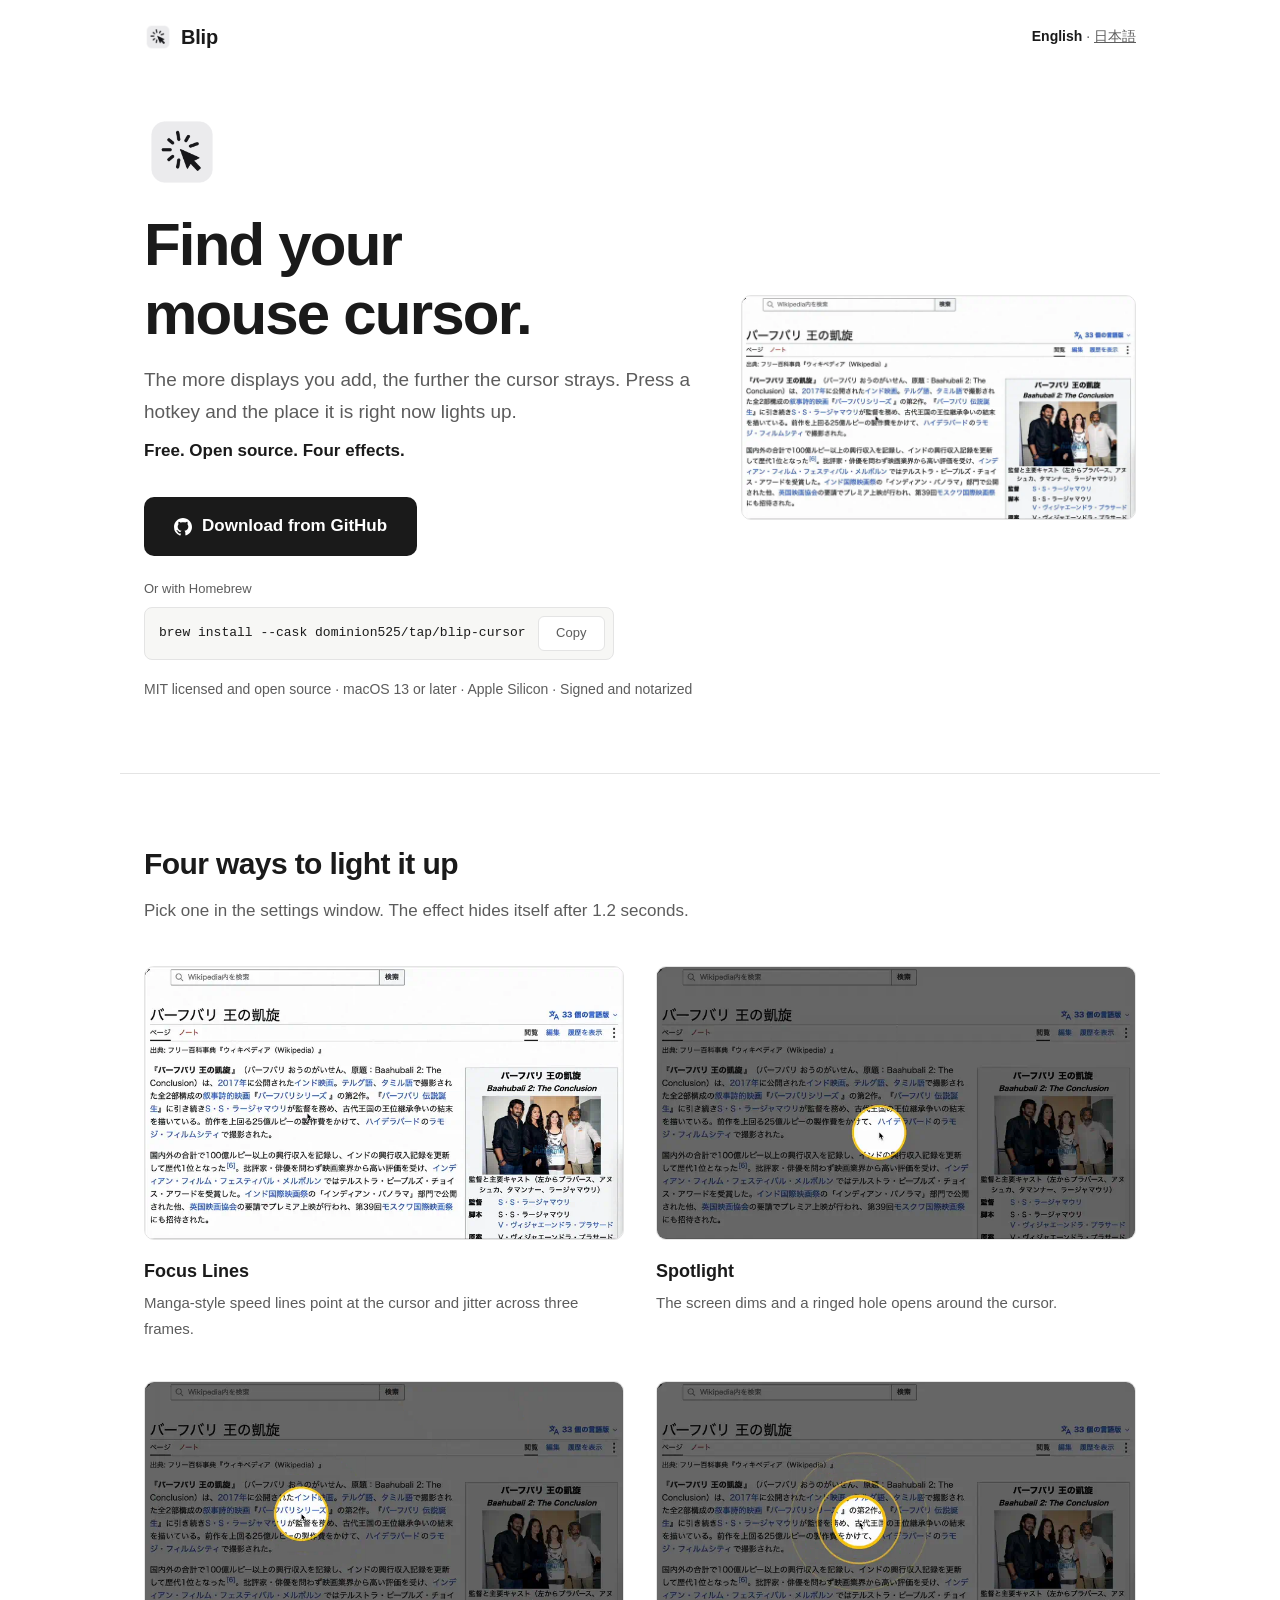
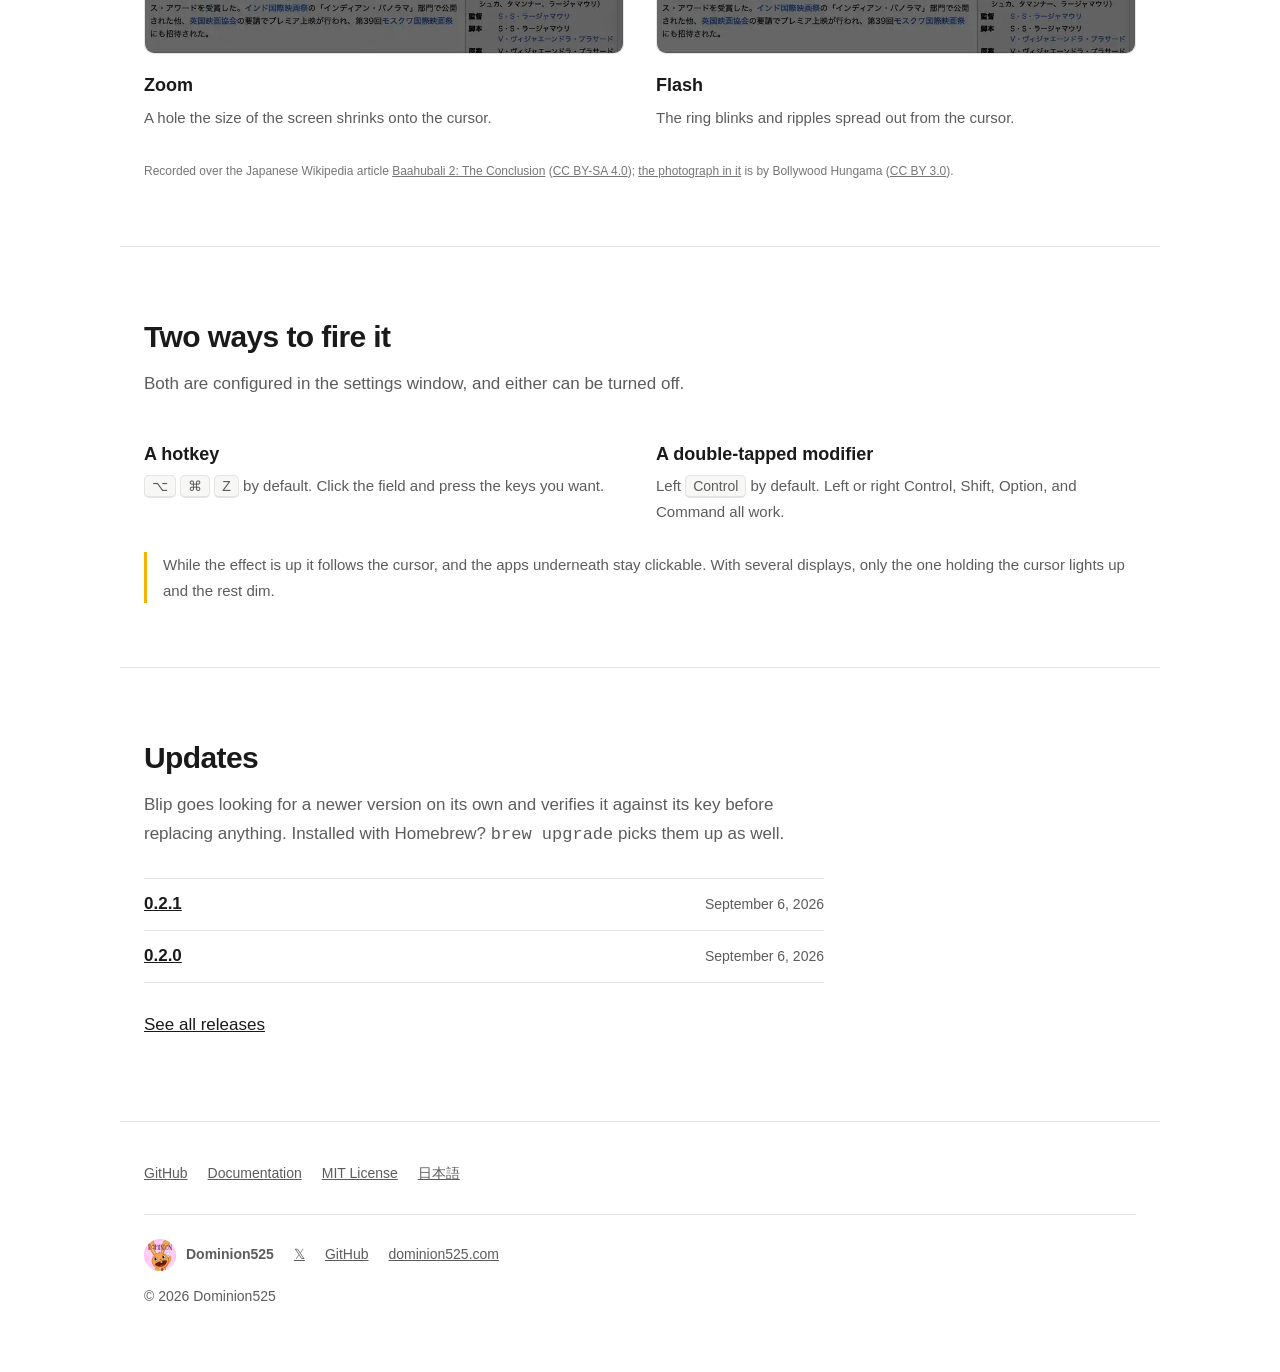
==== commit c3896864: "Hold the copy button still while it is being pressed - Stack both labels in one grid cell so the but" ====
--- a/index.html
+++ b/index.html
@@ -120,13 +120,9 @@
                 <code id="brew-command"
                   >brew install --cask dominion525/tap/blip-cursor</code
                 >
-                <button
-                  class="copy"
-                  type="button"
-                  data-copy="#brew-command"
-                  data-copied="Copied"
-                >
-                  Copy
+                <button class="copy" type="button" data-copy="#brew-command">
+                  <span class="copy-idle">Copy</span>
+                  <span class="copy-done">Copied</span>
                 </button>
               </div>
             </div>
--- a/style.css
+++ b/style.css
@@ -193,6 +193,10 @@
 
 .copy {
   flex: none;
+  /* Both labels are stacked in one cell, so the button is as wide as the longer
+     of the two and does not resize when it is pressed. */
+  display: grid;
+  place-items: center;
   padding: 5px 12px;
   font: inherit;
   font-size: 13px;
@@ -202,6 +206,13 @@
   border-radius: 6px;
   cursor: pointer;
 }
+
+.copy > span { grid-area: 1 / 1; }
+
+.copy .copy-done,
+.copy.is-done .copy-idle { visibility: hidden; }
+
+.copy.is-done .copy-done { visibility: visible; }
 
 .copy:hover { color: var(--ink); }
 
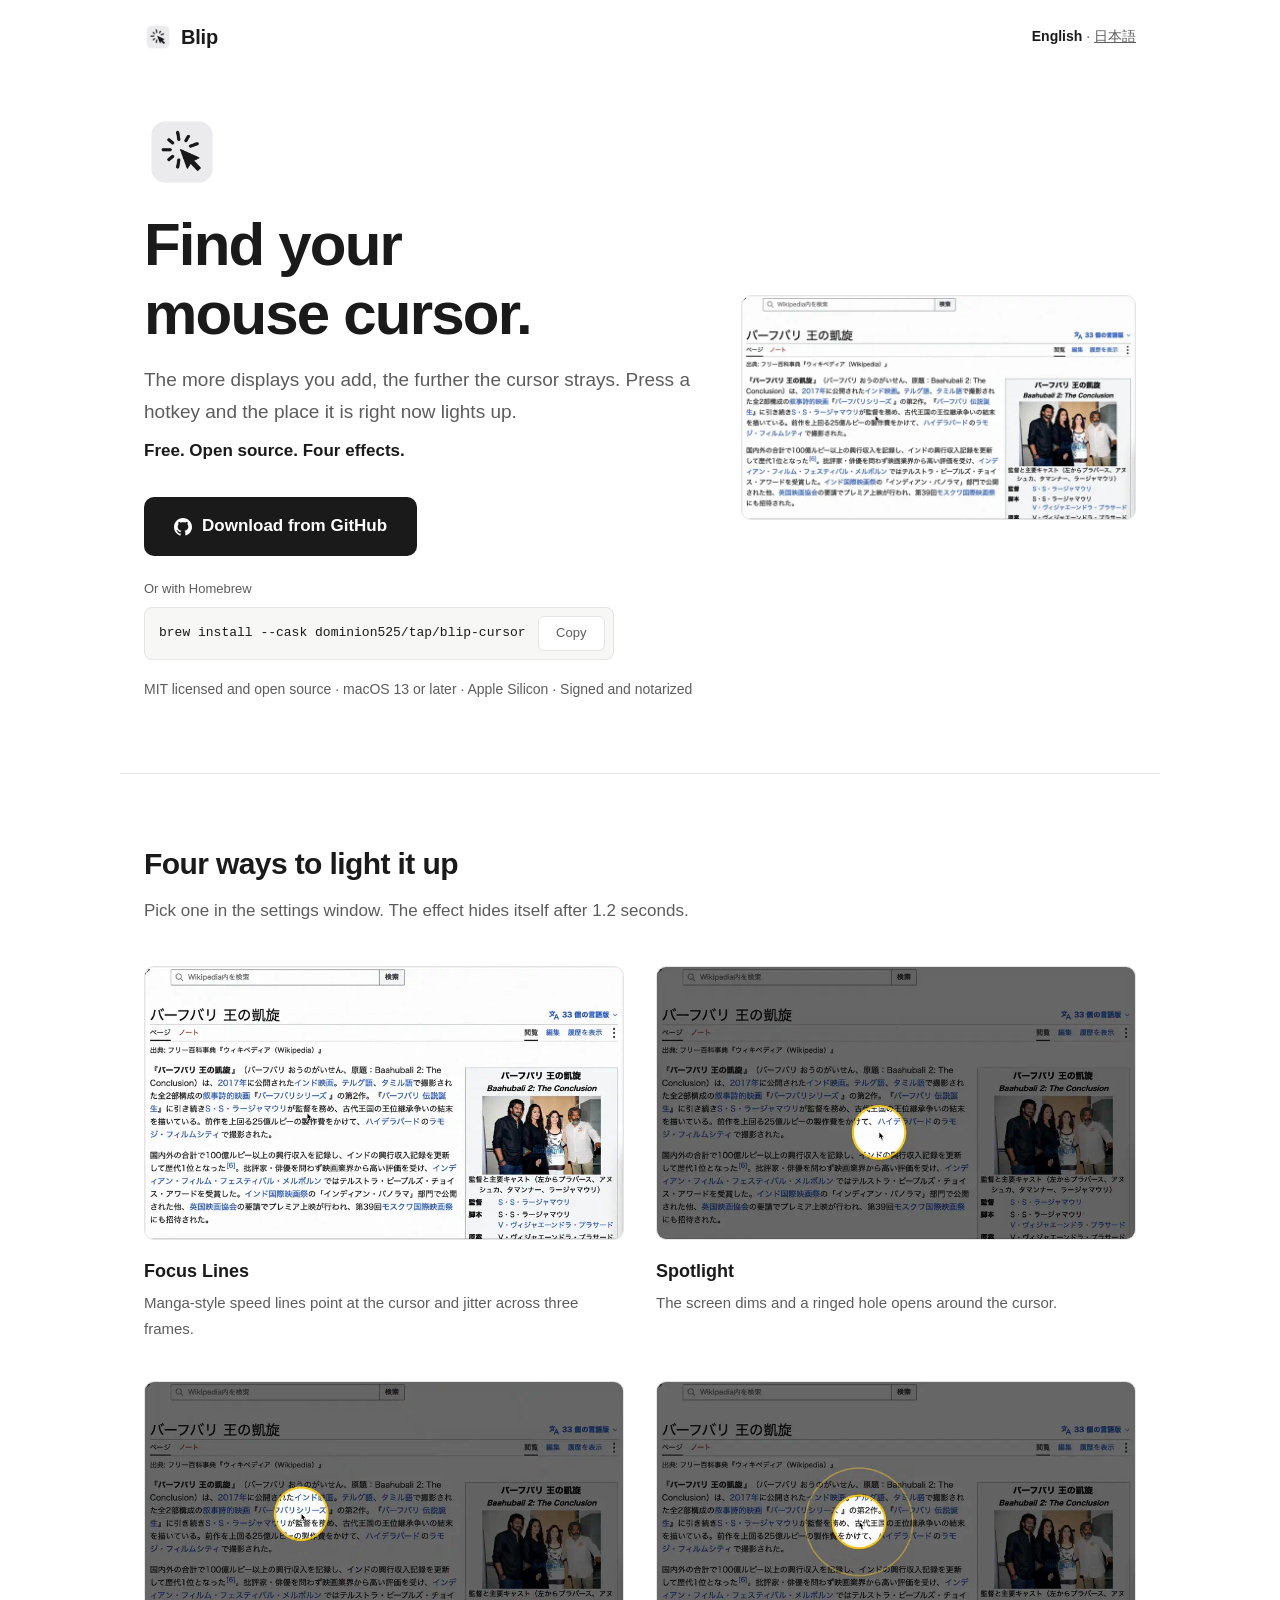
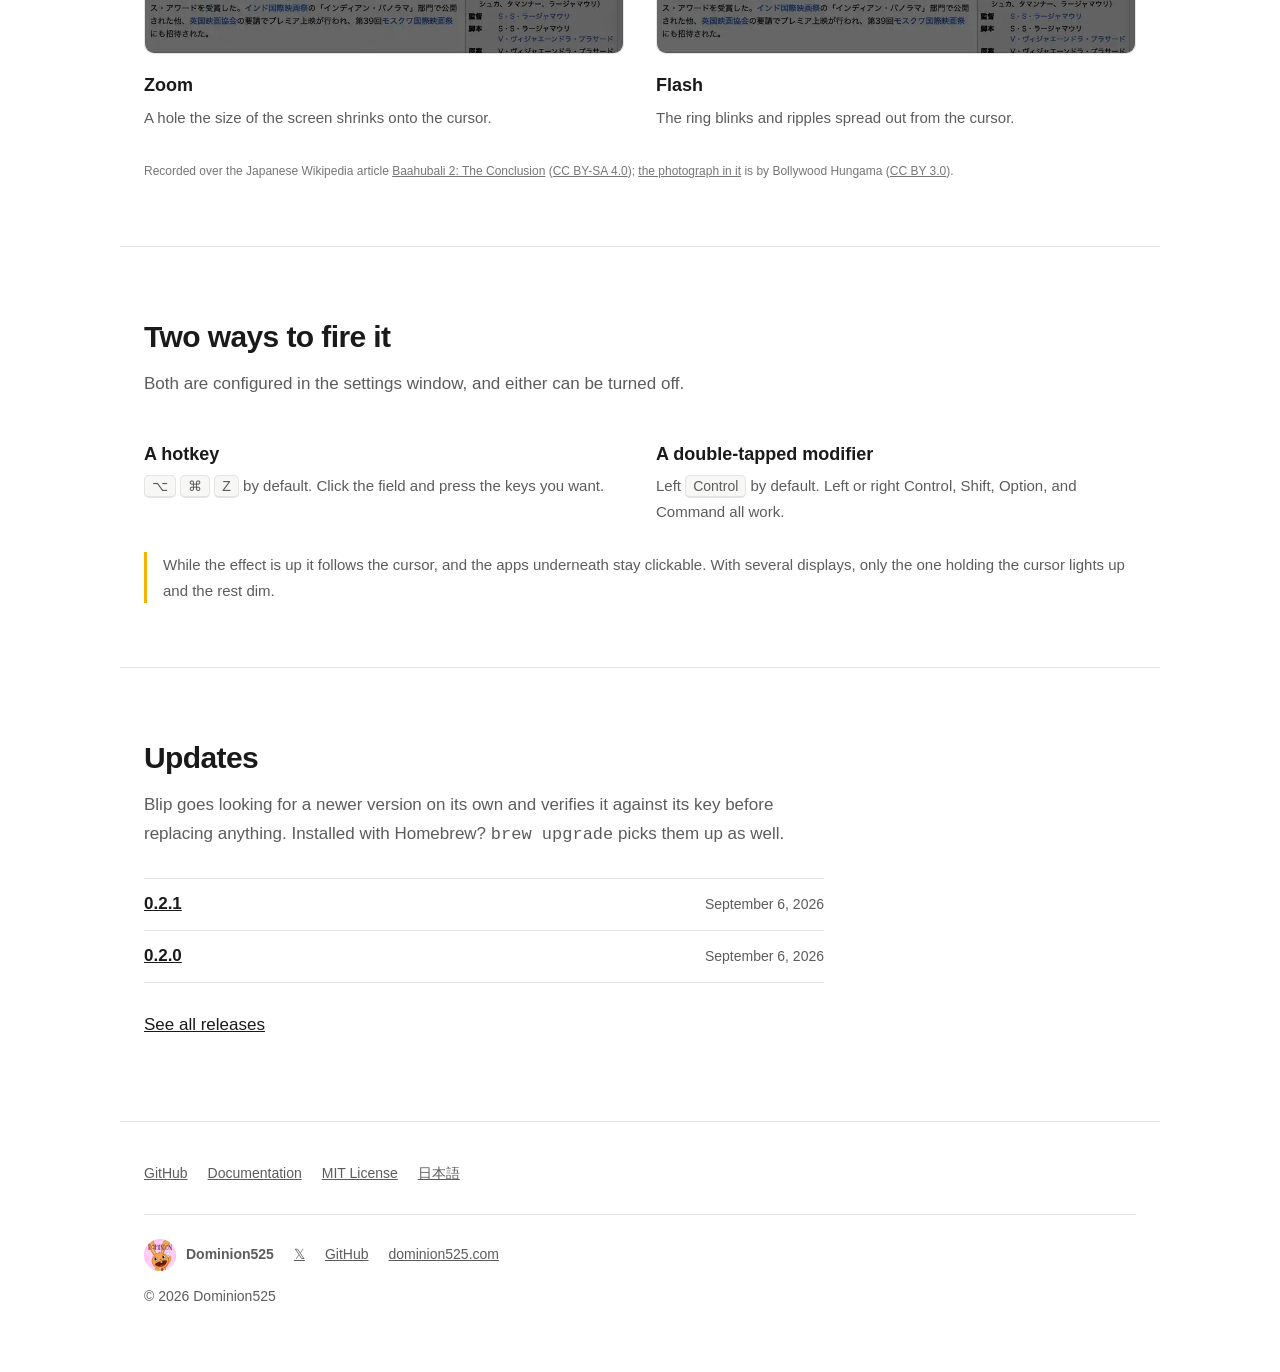
==== commit 1820462a: "Name the platform where the title is read on its own - Put "for macOS" into the title and the card t" ====
--- a/index.html
+++ b/index.html
@@ -3,7 +3,7 @@
   <head>
     <meta charset="utf-8" />
     <meta name="viewport" content="width=device-width, initial-scale=1" />
-    <title>Blip — Find your mouse cursor</title>
+    <title>Blip for macOS — Find your mouse cursor</title>
     <meta
       name="description"
       content="A menu bar utility for macOS that highlights the cursor when you lose it on a multi-display setup. Free and open source."
@@ -25,7 +25,7 @@
     <meta property="og:locale" content="en_US" />
     <meta property="og:locale:alternate" content="ja_JP" />
     <meta property="og:url" content="https://blip.dominion525.com/" />
-    <meta property="og:title" content="Blip — Find your mouse cursor" />
+    <meta property="og:title" content="Blip for macOS — Find your mouse cursor" />
     <meta
       property="og:description"
       content="A menu bar utility for macOS that highlights the cursor when you lose it on a multi-display setup. Free and open source."
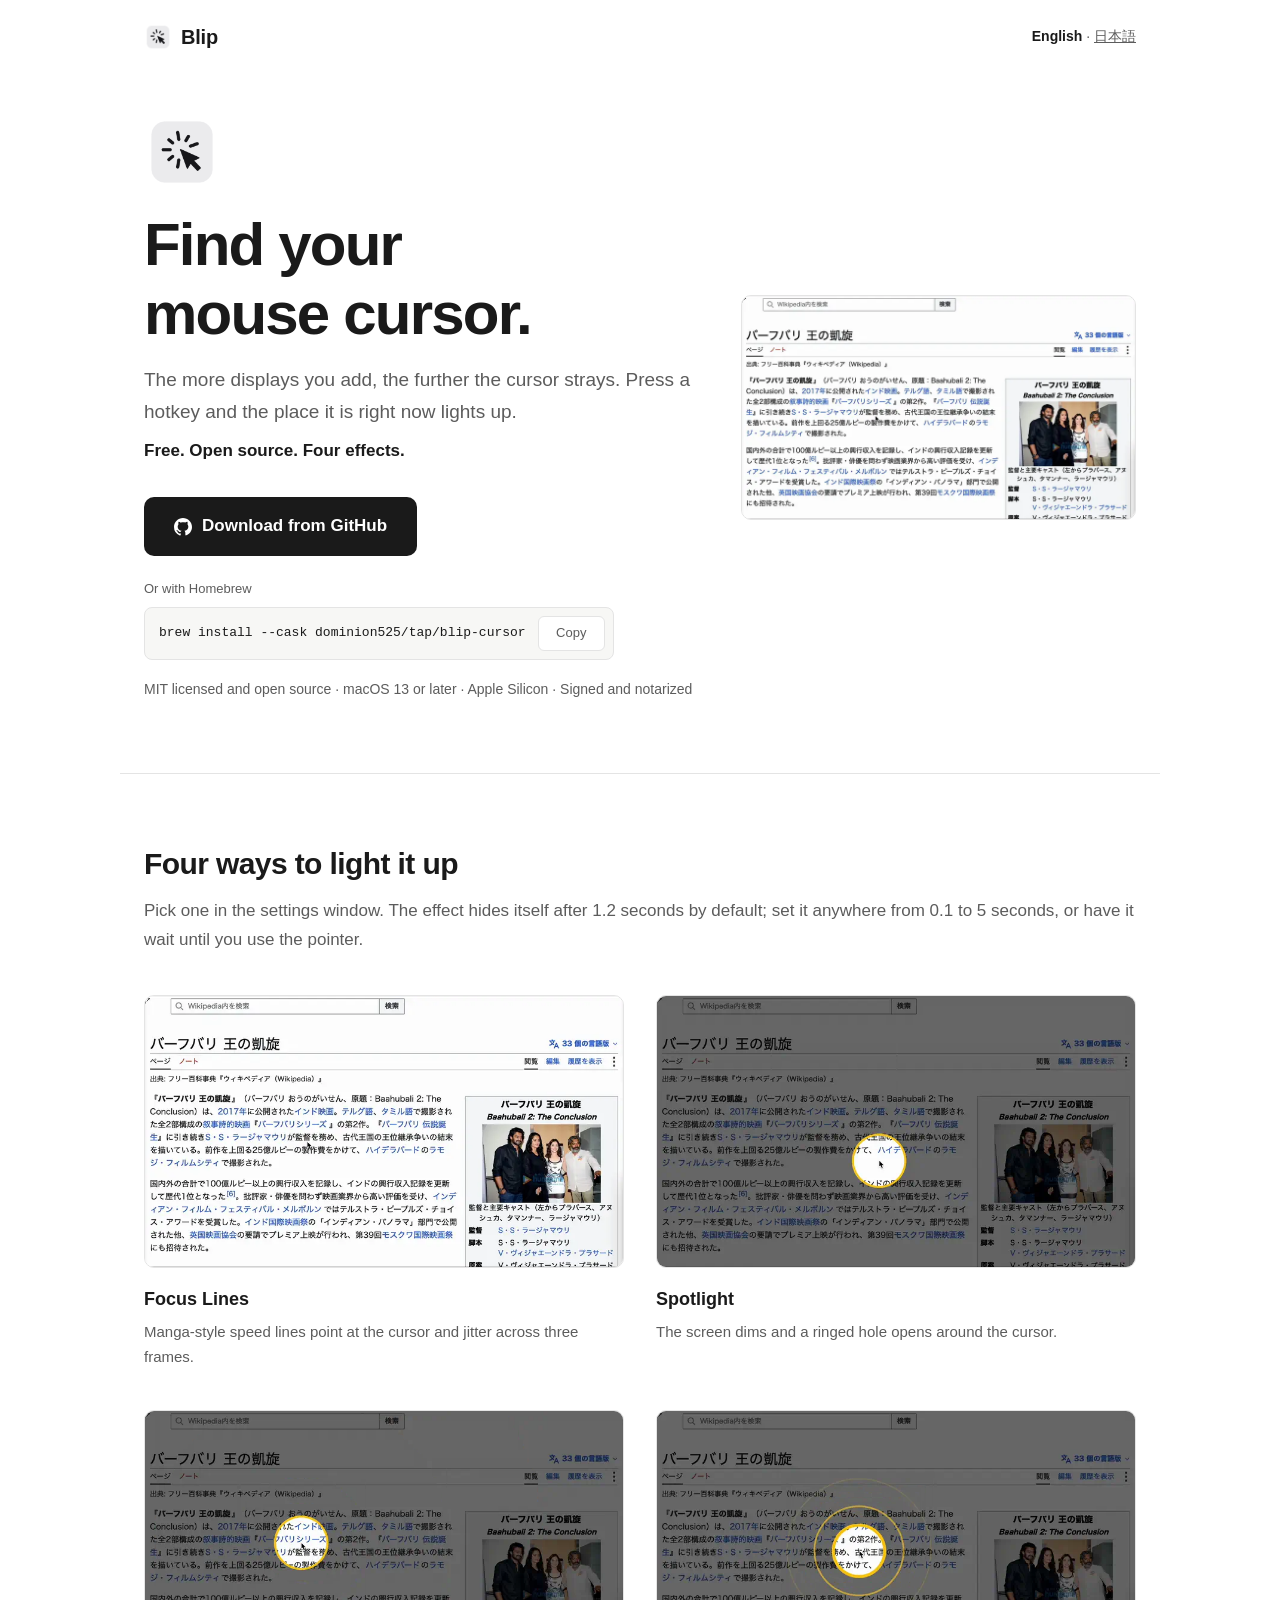
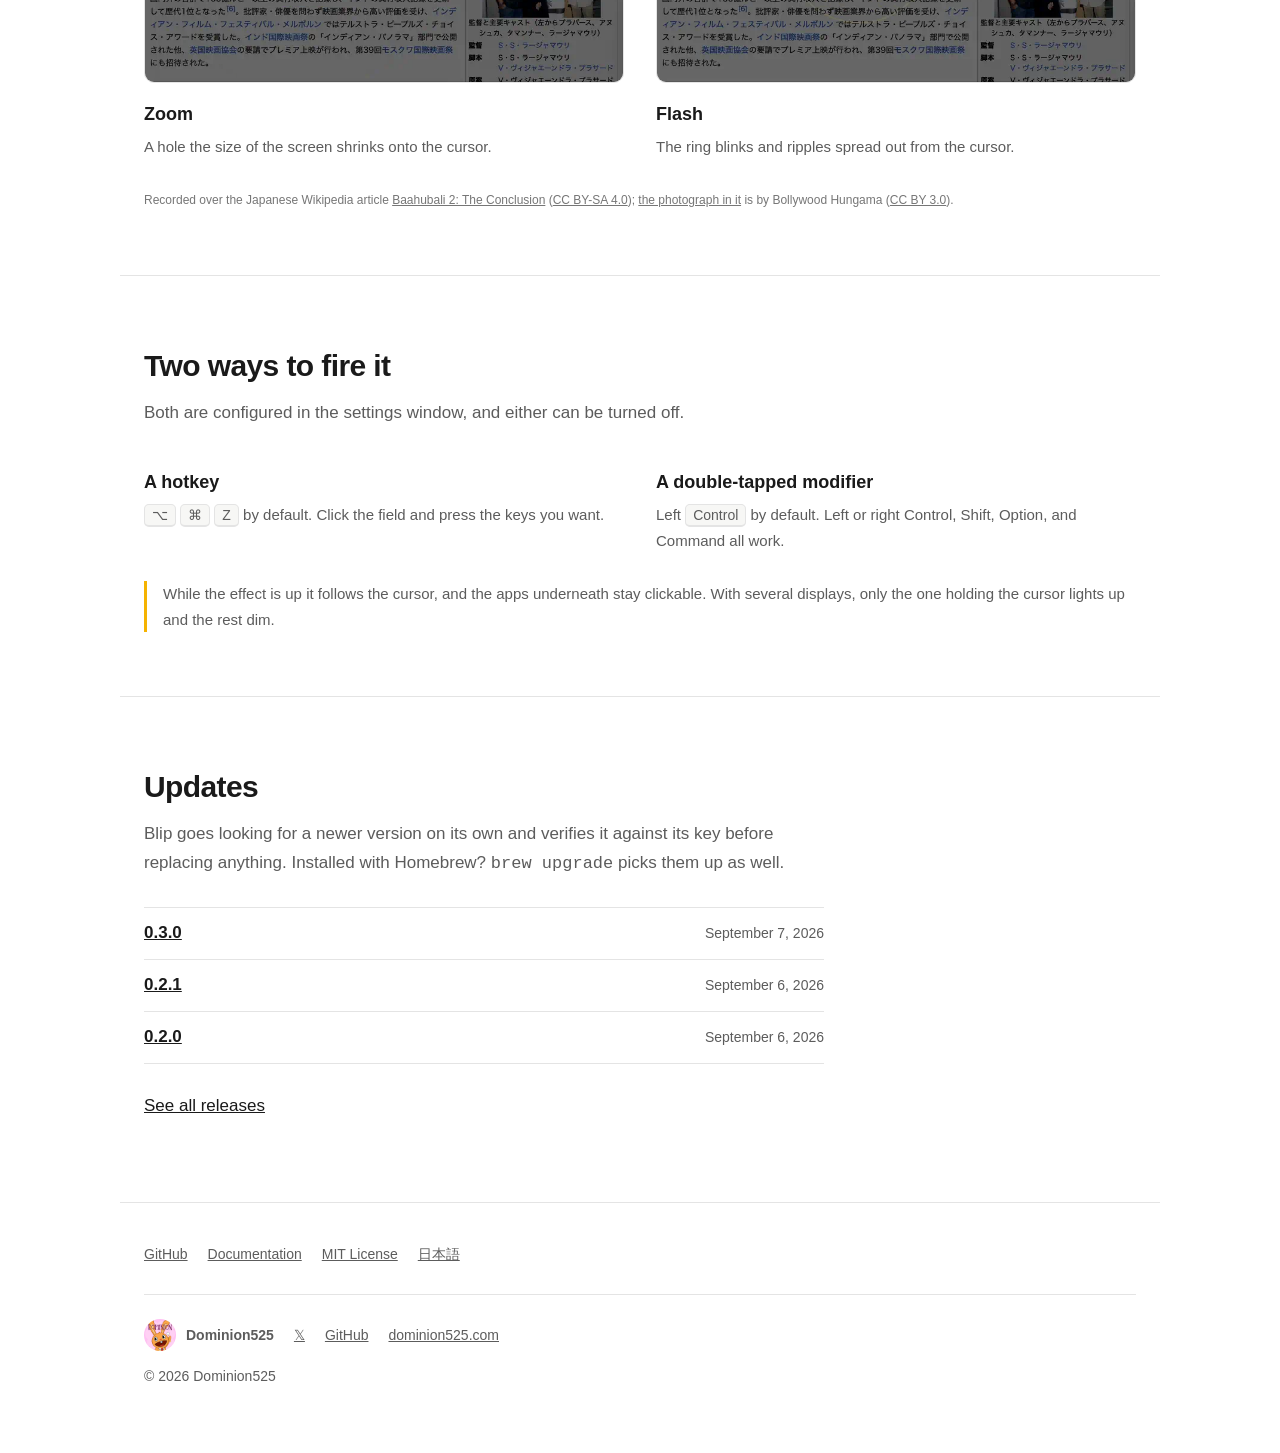
==== commit 00dbe490: "Say what the effect duration does now that it is a setting - 0.3.0 turned the fixed 1.2 seconds into" ====
--- a/index.html
+++ b/index.html
@@ -147,7 +147,8 @@
         <h2>Four ways to light it up</h2>
         <p class="sub">
           Pick one in the settings window. The effect hides itself after 1.2
-          seconds.
+          seconds by default; set it anywhere from 0.1 to 5 seconds, or have it
+          wait until you use the pointer.
         </p>
 
         <ul class="effects">
